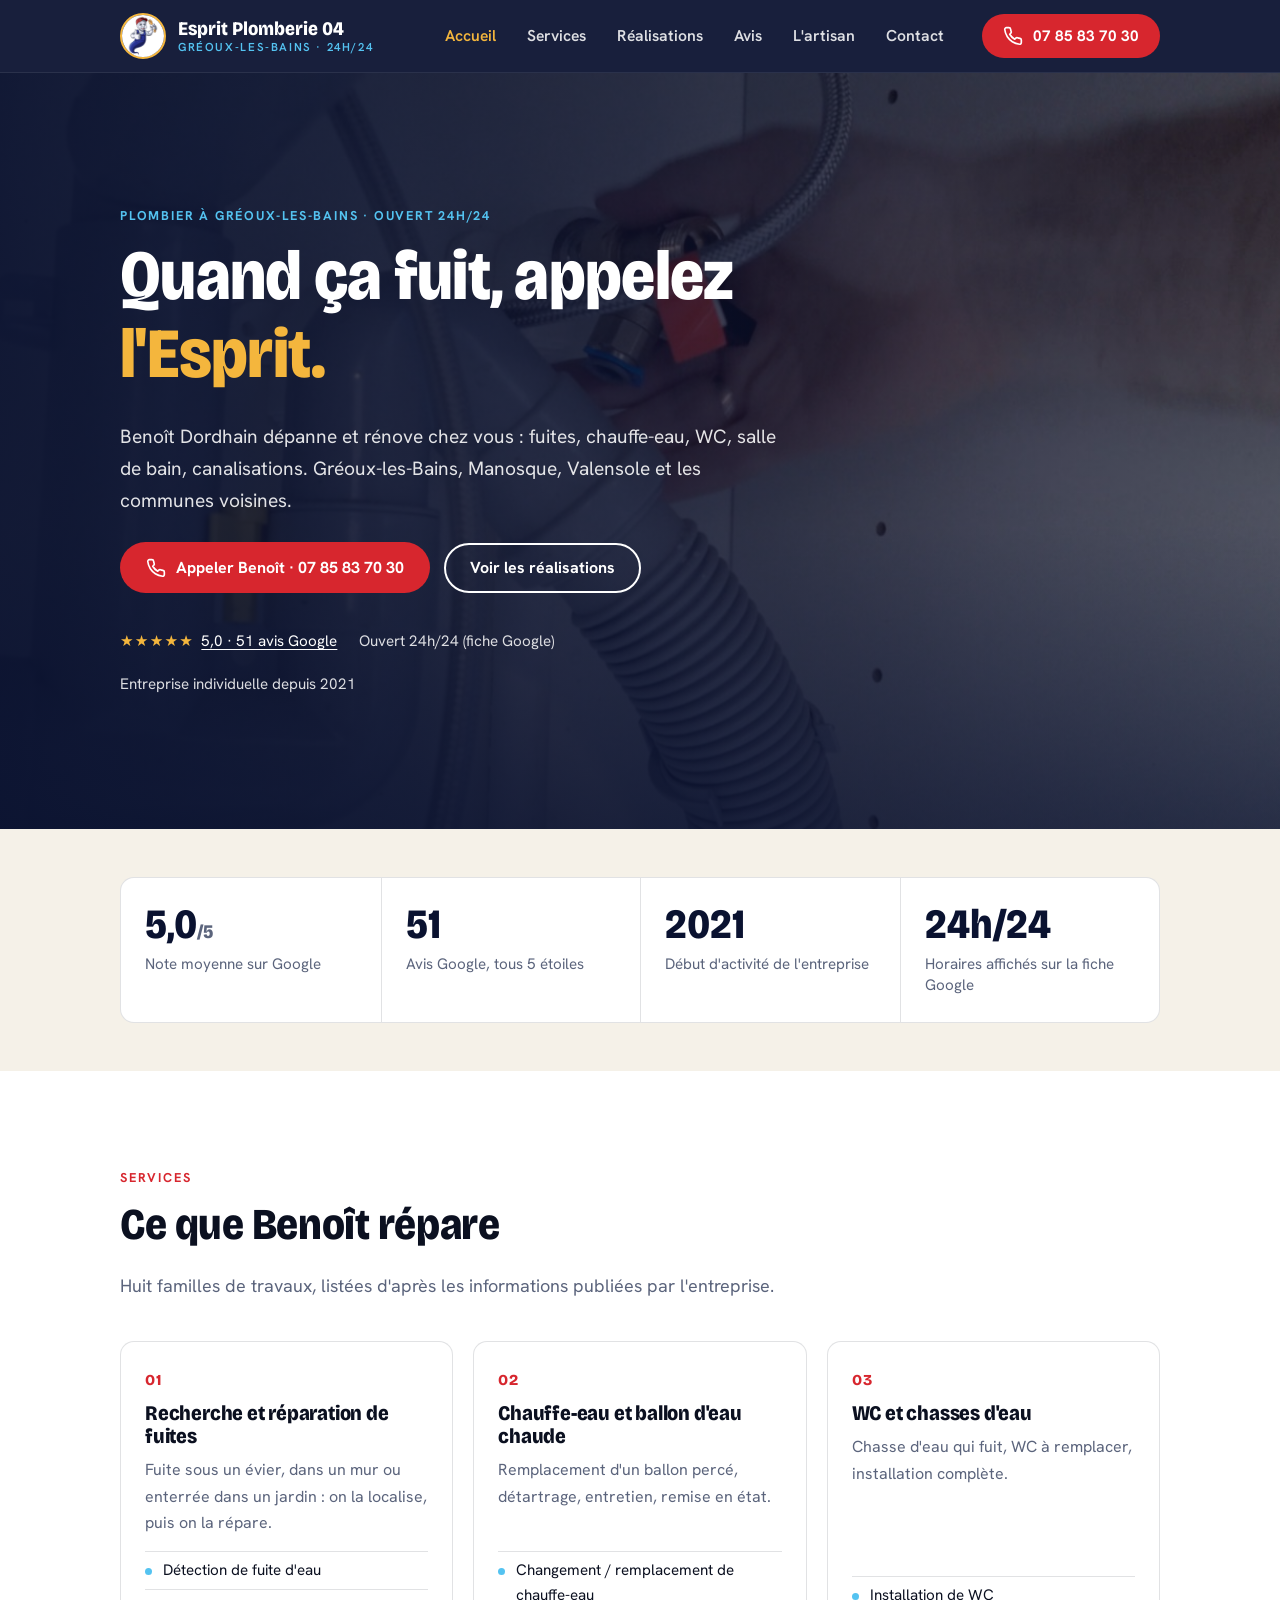
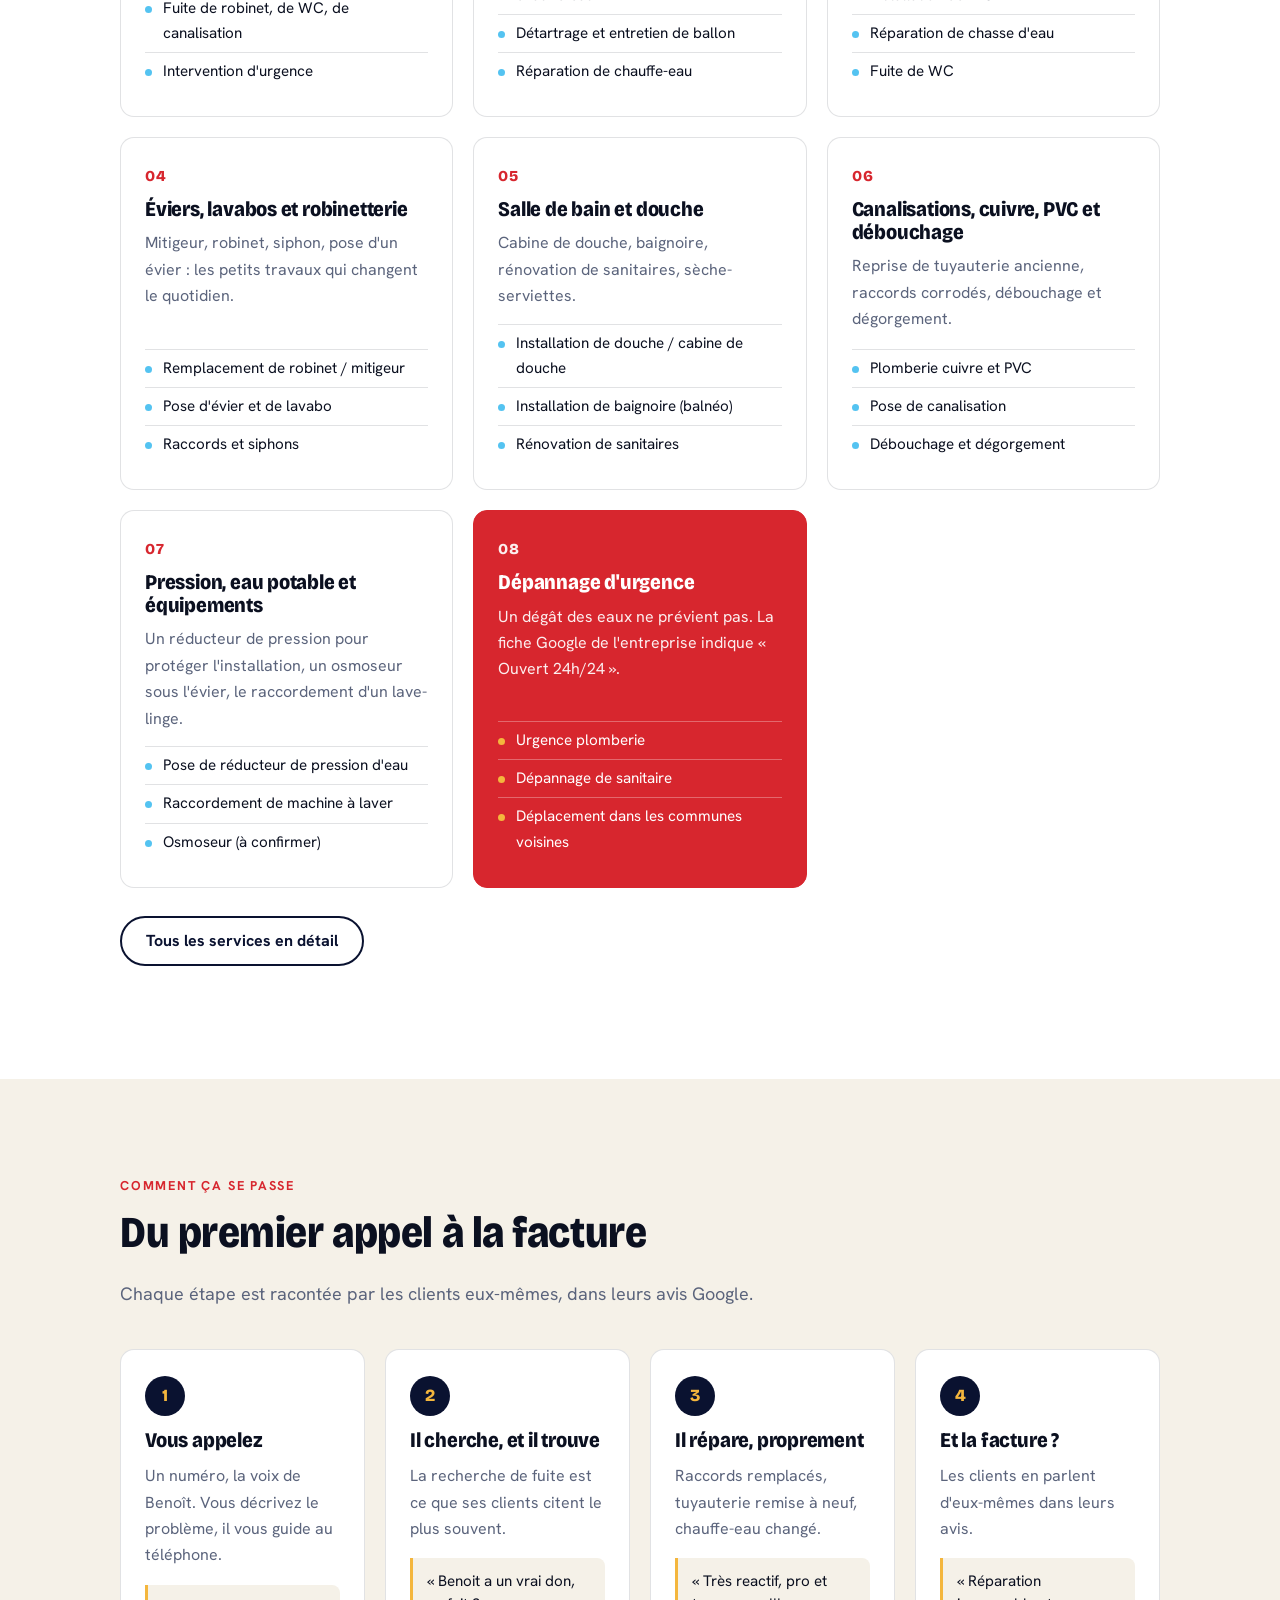
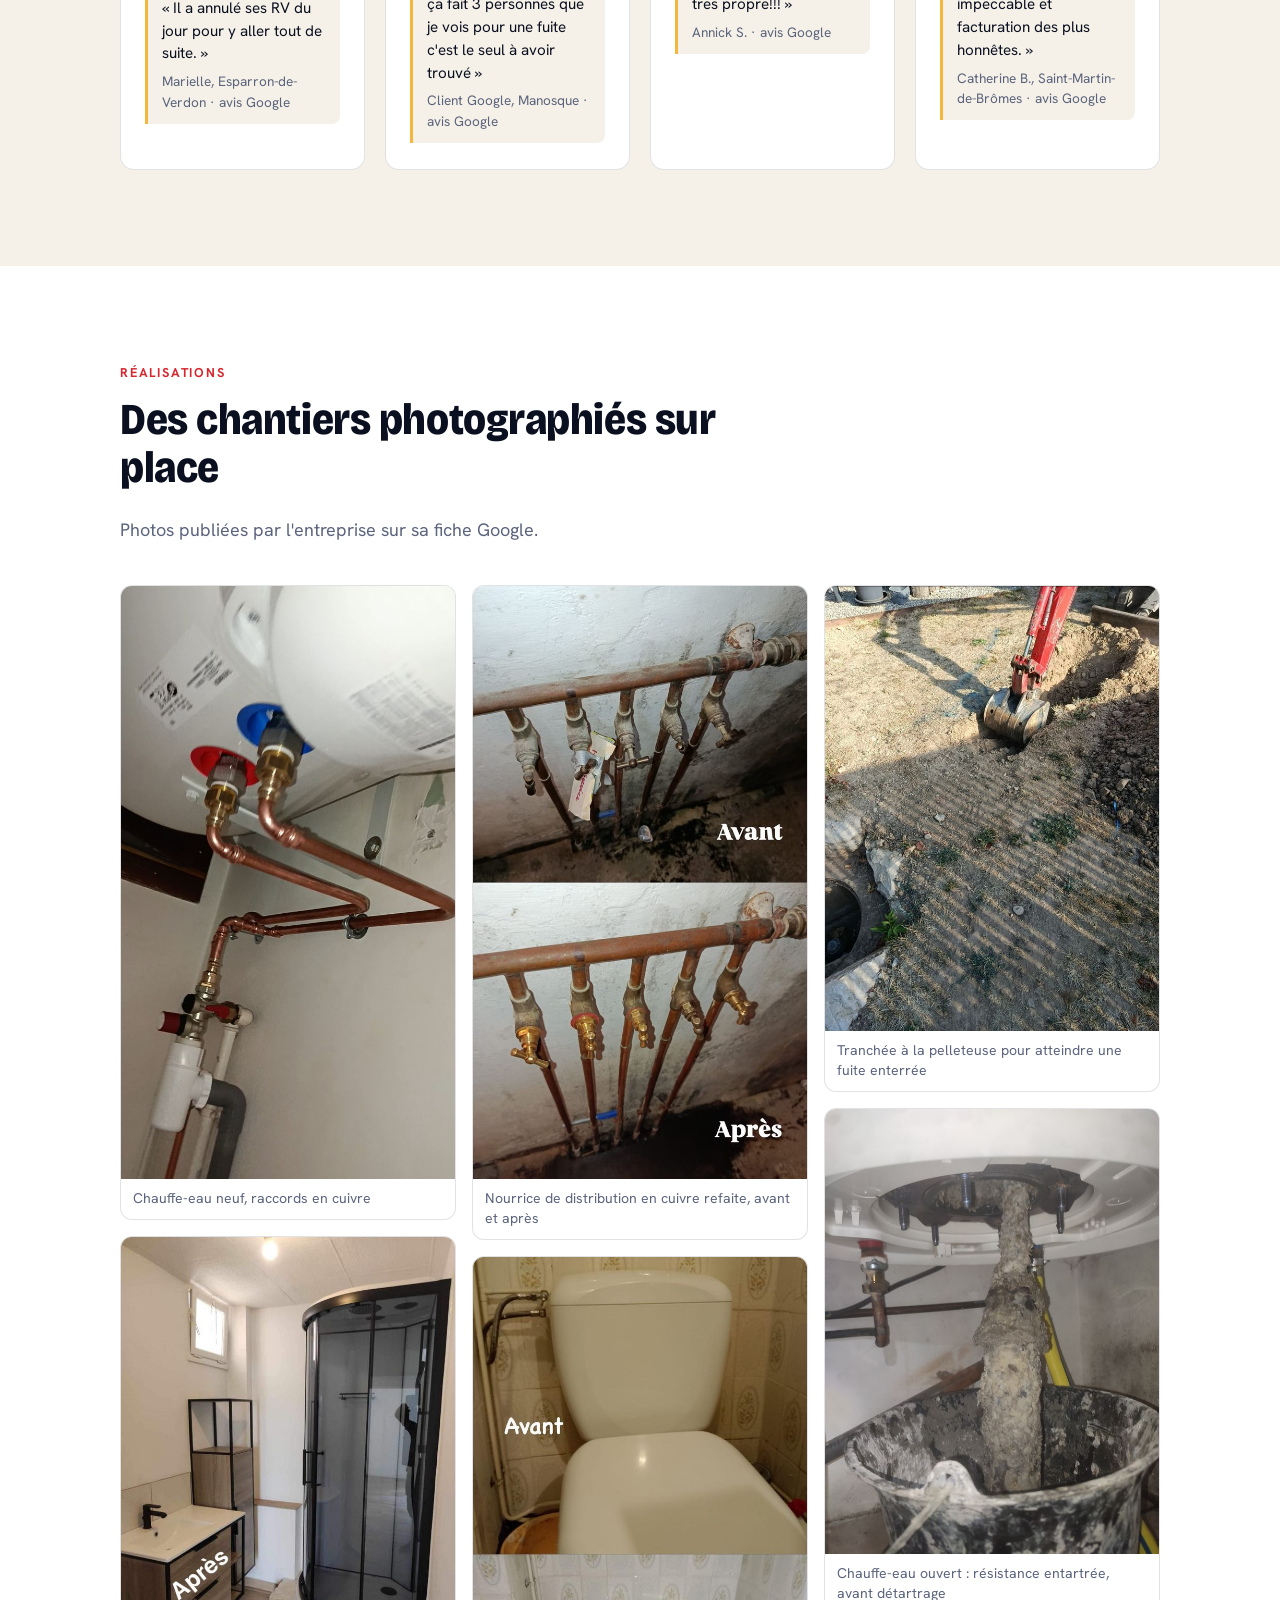
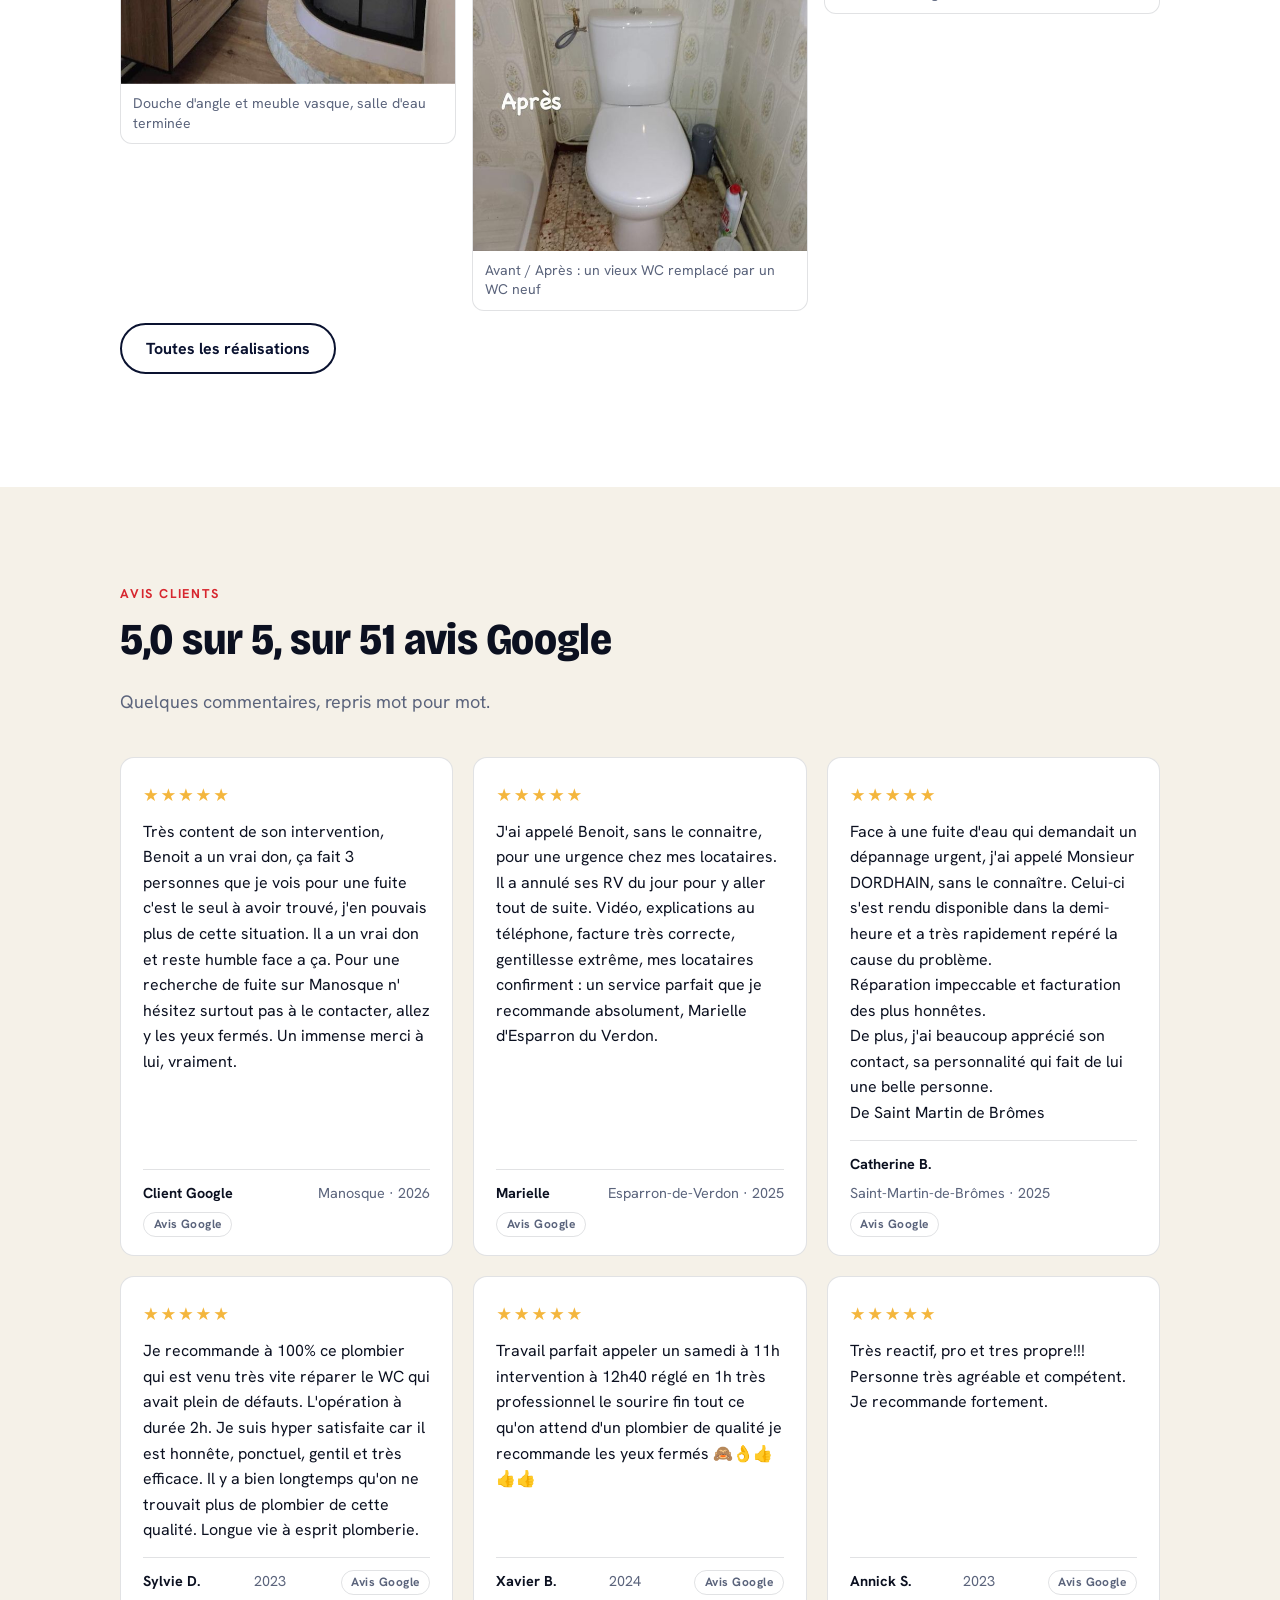
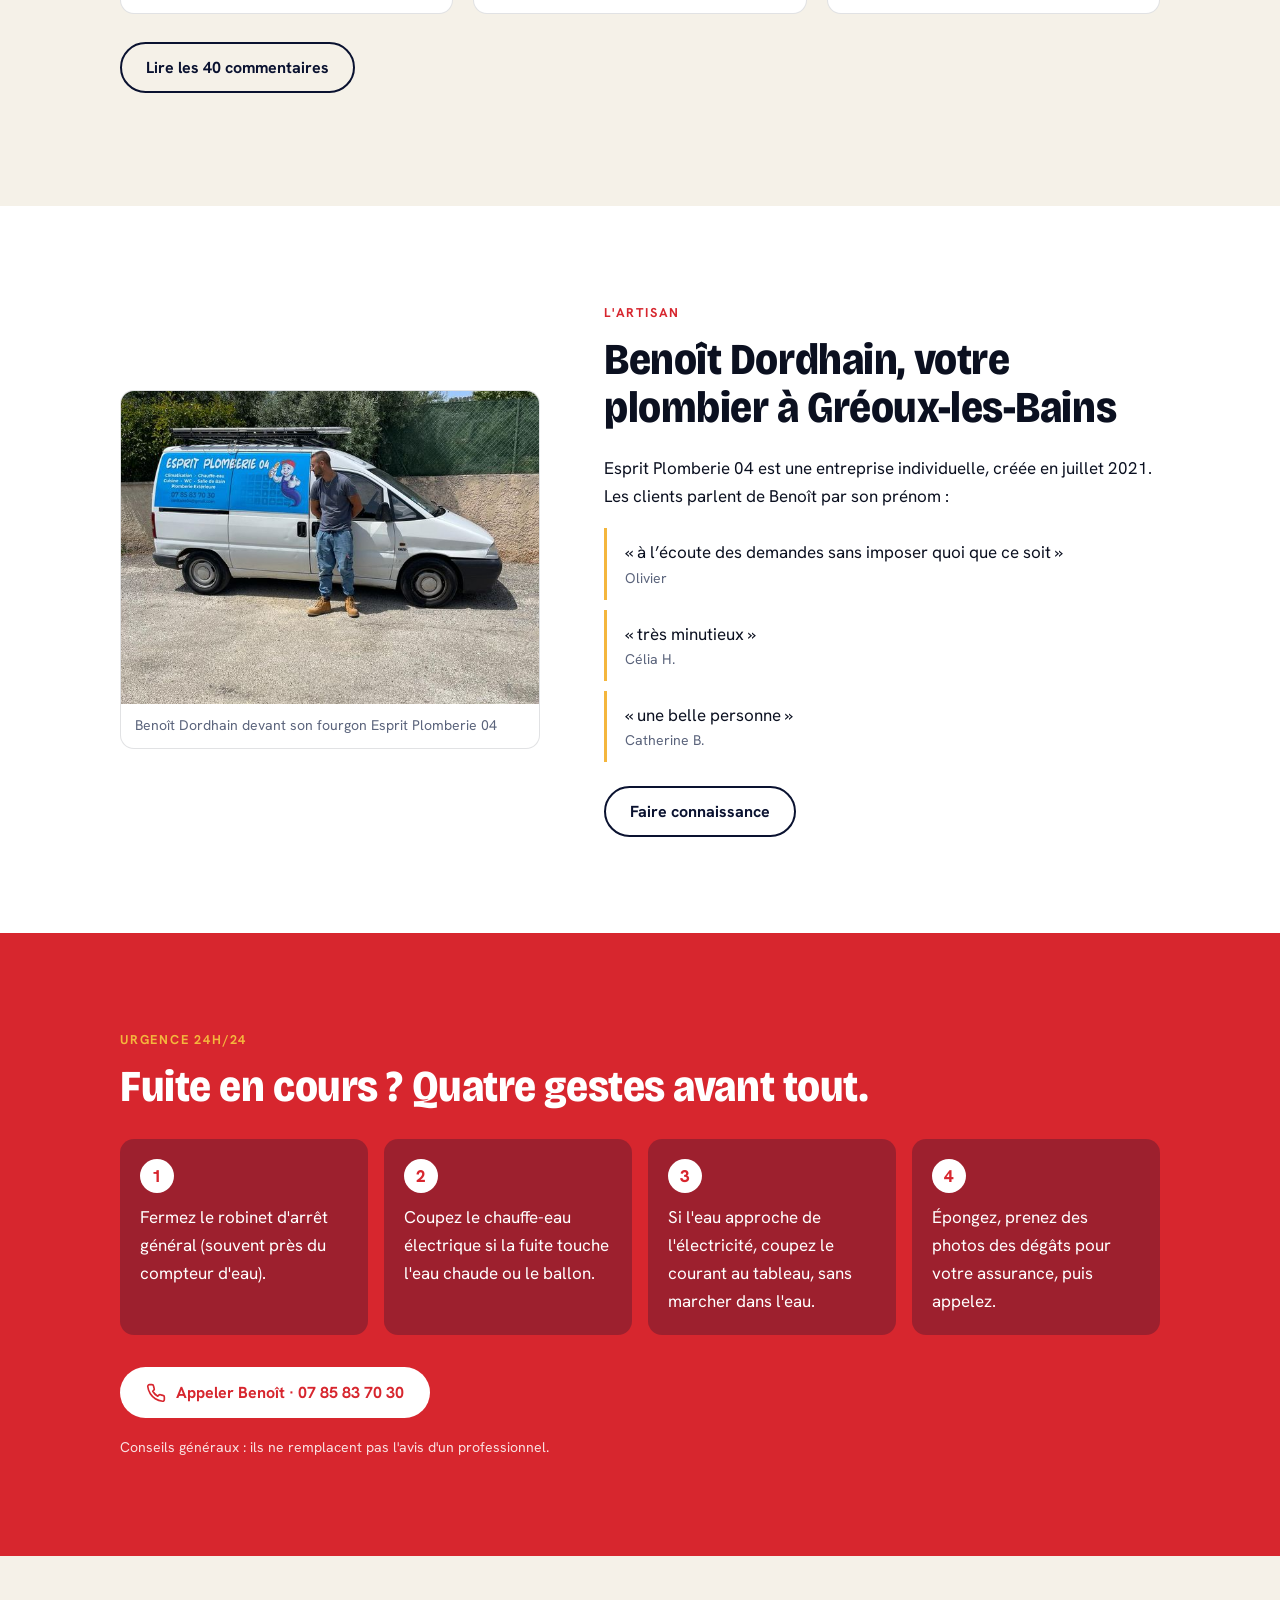
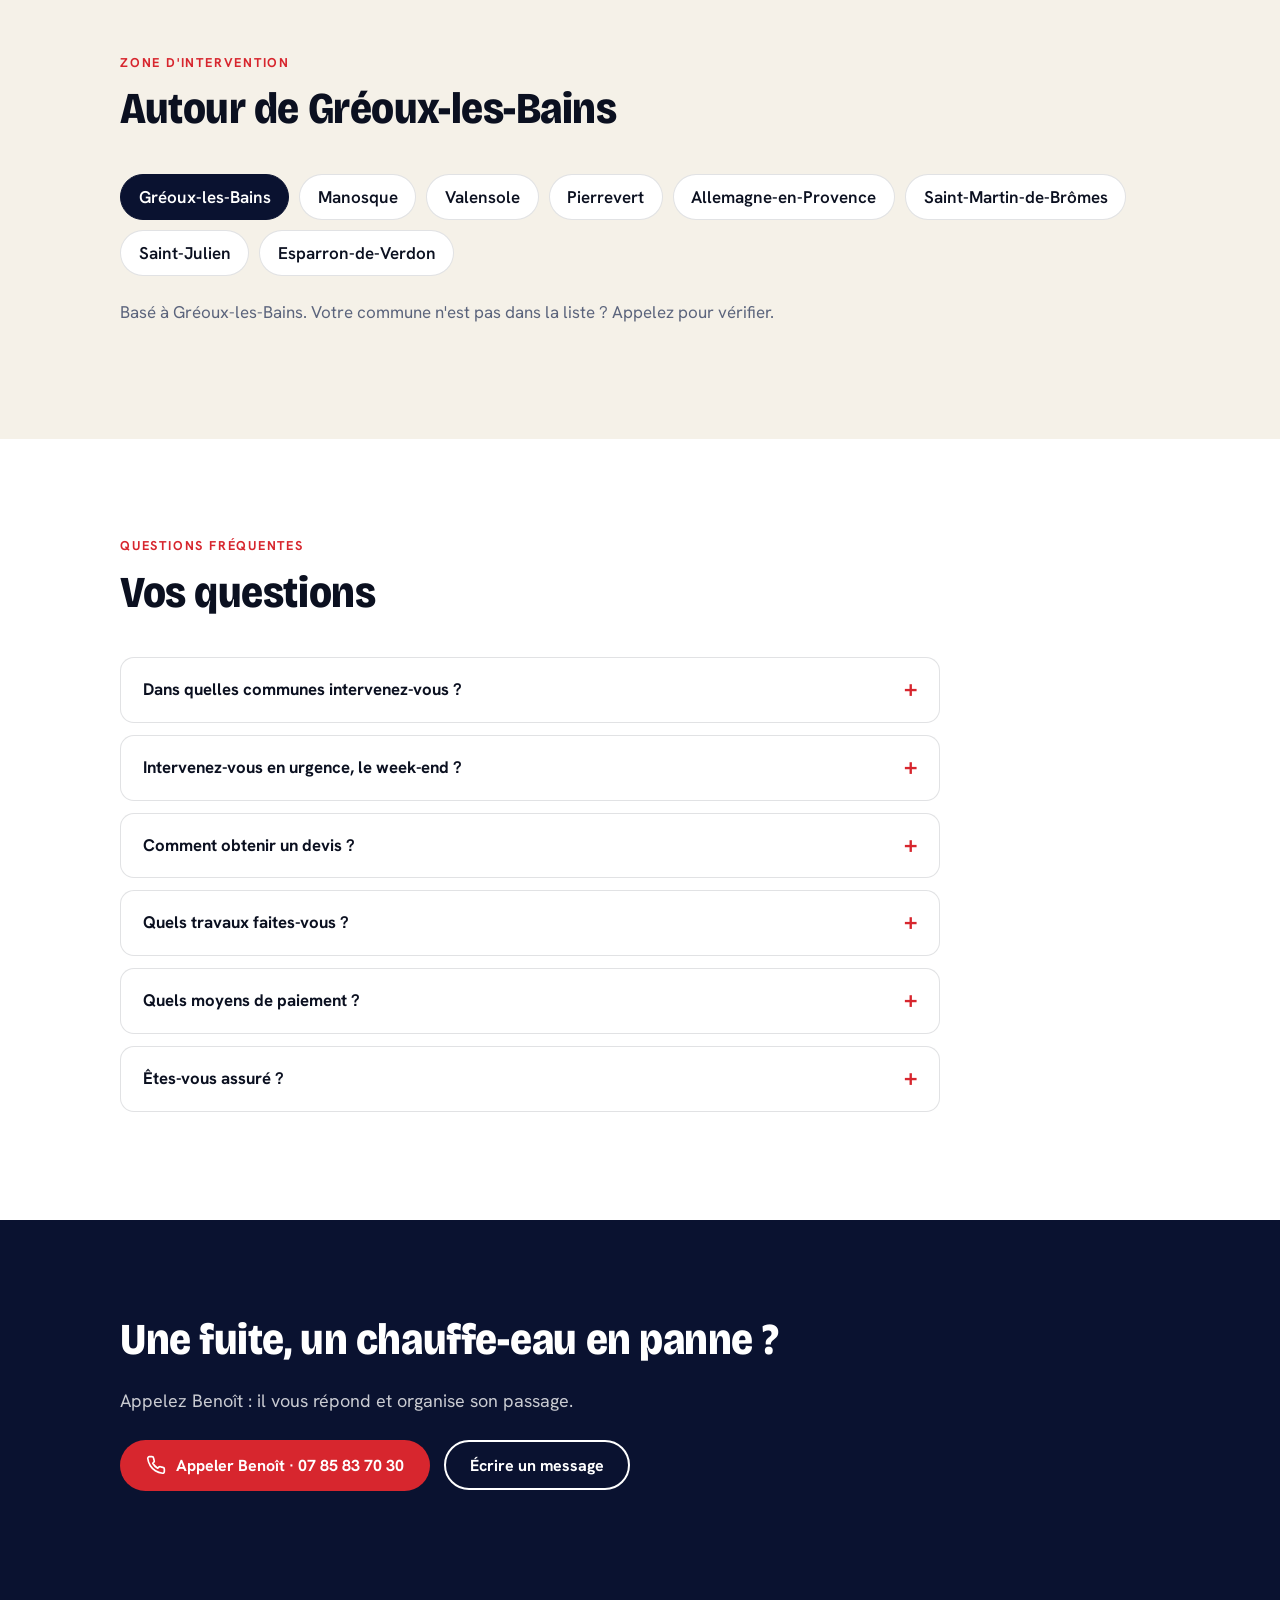
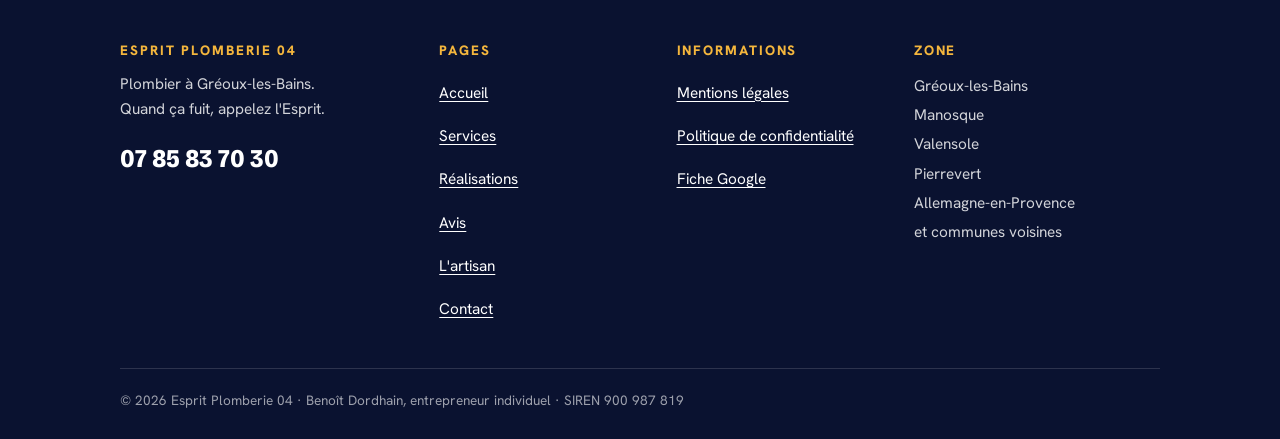
==== index.html @ 4841f6e2 "Add files via upload" ====
<!doctype html>
<html lang="fr"><head><meta charset="utf-8"><meta name="viewport" content="width=device-width, initial-scale=1"><title>Plombier à Gréoux-les-Bains — Esprit Plomberie 04</title><meta name="description" content="Plombier à Gréoux-les-Bains : fuites, chauffe-eau, WC, salle de bain, urgences. 5,0/5 sur 51 avis Google. Appelez Benoît au 07 85 83 70 30."><meta name="theme-color" content="#0A1230"><meta name="robots" content="noindex, nofollow"><meta property="og:title" content="Plombier à Gréoux-les-Bains — Esprit Plomberie 04"><meta property="og:description" content="Plombier à Gréoux-les-Bains : fuites, chauffe-eau, WC, salle de bain, urgences. 5,0/5 sur 51 avis Google. Appelez Benoît au 07 85 83 70 30."><meta property="og:type" content="website"><link rel="icon" href="logo.jpg"><link rel="preconnect" href="https://fonts.googleapis.com"><link rel="preconnect" href="https://fonts.gstatic.com" crossorigin><link rel="stylesheet" href="https://fonts.googleapis.com/css2?family=Bricolage+Grotesque:opsz,wdth,wght@12..96,75..100,200..800&family=Hanken+Grotesk:wght@400;500;700&display=swap"><link rel="stylesheet" href="style.css?v=1"><script type="application/ld+json">{"@context": "https://schema.org", "@type": "Plumber", "name": "Esprit Plomberie 04", "description": "Plombier à Gréoux-les-Bains : recherche de fuite, chauffe-eau, WC, salle de bain, débouchage et dépannage d'urgence.", "telephone": "+33785837030", "founder": {"@type": "Person", "name": "Benoît Dordhain"}, "foundingDate": "2021-07-29", "address": {"@type": "PostalAddress", "addressLocality": "Gréoux-les-Bains", "postalCode": "04800", "addressRegion": "Provence-Alpes-Côte d'Azur", "addressCountry": "FR"}, "openingHoursSpecification": [{"@type": "OpeningHoursSpecification", "dayOfWeek": ["Monday", "Tuesday", "Wednesday", "Thursday", "Friday", "Saturday", "Sunday"], "opens": "00:00", "closes": "23:59"}], "areaServed": [{"@type": "City", "name": "Gréoux-les-Bains"}, {"@type": "City", "name": "Manosque"}, {"@type": "City", "name": "Valensole"}, {"@type": "City", "name": "Pierrevert"}, {"@type": "City", "name": "Allemagne-en-Provence"}, {"@type": "City", "name": "Saint-Martin-de-Brômes"}, {"@type": "City", "name": "Saint-Julien"}, {"@type": "City", "name": "Esparron-de-Verdon"}], "hasMap": "https://www.google.com/maps?cid=15650577157142781987", "sameAs": ["https://www.google.com/maps?cid=15650577157142781987"]}</script><script type="application/ld+json">{"@context": "https://schema.org", "@type": "FAQPage", "mainEntity": [{"@type": "Question", "name": "Dans quelles communes intervenez-vous ?", "acceptedAnswer": {"@type": "Answer", "text": "Gréoux-les-Bains, Manosque, Valensole, Pierrevert, Allemagne-en-Provence, Saint-Martin-de-Brômes, Saint-Julien, Esparron-de-Verdon, et les communes alentours : appelez pour vérifier."}}, {"@type": "Question", "name": "Intervenez-vous en urgence, le week-end ?", "acceptedAnswer": {"@type": "Answer", "text": "La fiche Google d'Esprit Plomberie 04 indique « Ouvert 24h/24 ». Plusieurs clients racontent un dépannage un samedi ou le jour même (avis de Xavier B. et de Marilou M.). En cas d'urgence, appelez le 07 85 83 70 30."}}, {"@type": "Question", "name": "Comment obtenir un devis ?", "acceptedAnswer": {"@type": "Answer", "text": "Appelez, ou remplissez le formulaire en décrivant le problème et votre commune. Le chiffrage dépend de l'intervention."}}, {"@type": "Question", "name": "Quels travaux faites-vous ?", "acceptedAnswer": {"@type": "Answer", "text": "Recherche et réparation de fuites, chauffe-eau et ballons d'eau chaude, WC et chasses d'eau, éviers, lavabos et robinetterie, salle de bain et douche, canalisations et débouchage, réducteur de pression, dépannage d'urgence."}}]}</script></head><body class=""><a class="skip" href="#contenu">Aller au contenu</a><header class="nav"><div class="wrap"><a class="logo" href="index.html"><img src="logo.jpg" width="46" height="46" alt="Mascotte d'Esprit Plomberie 04"><span>Esprit Plomberie 04<small>Gréoux-les-Bains · 24h/24</small></span></a><button class="nav-toggle" type="button" aria-expanded="false" aria-controls="menu">Menu</button><ul class="menu" id="menu"><li><a href="index.html" aria-current="page">Accueil</a></li><li><a href="services.html">Services</a></li><li><a href="realisations.html">Réalisations</a></li><li><a href="avis.html">Avis</a></li><li><a href="artisan.html">L&#x27;artisan</a></li><li><a href="contact.html">Contact</a></li></ul><a class="btn btn-rouge" href="tel:+33785837030"><svg viewBox="0 0 24 24" fill="none" stroke="currentColor" stroke-width="2" stroke-linecap="round" stroke-linejoin="round" aria-hidden="true"><path d="M22 16.92v3a2 2 0 0 1-2.18 2 19.79 19.79 0 0 1-8.63-3.07 19.5 19.5 0 0 1-6-6 19.79 19.79 0 0 1-3.07-8.67A2 2 0 0 1 4.11 2h3a2 2 0 0 1 2 1.72c.13.96.36 1.9.7 2.81a2 2 0 0 1-.45 2.11L8.09 9.91a16 16 0 0 0 6 6l1.27-1.27a2 2 0 0 1 2.11-.45c.91.34 1.85.57 2.81.7A2 2 0 0 1 22 16.92z"/></svg> 07 85 83 70 30</a></div></header><main id="contenu"><section class="hero" style="background-image:url(hero-poster.jpg);background-size:cover;background-position:center"><video autoplay muted loop playsinline preload="metadata" poster="hero-poster.jpg" aria-hidden="true" data-desktop="hero.mp4" data-mobile="hero-mobile.mp4"></video><div class="wrap"><div class="hero-in"><span class="eyebrow">Plombier à Gréoux-les-Bains · Ouvert 24h/24</span><h1>Quand ça fuit, appelez <em>l'Esprit.</em></h1><p class="lead">Benoît Dordhain dépanne et rénove chez vous : fuites, chauffe-eau, WC, salle de bain, canalisations. Gréoux-les-Bains, Manosque, Valensole et les communes voisines.</p><div class="cta-row"><a class="btn btn-rouge" href="tel:+33785837030"><svg viewBox="0 0 24 24" fill="none" stroke="currentColor" stroke-width="2" stroke-linecap="round" stroke-linejoin="round" aria-hidden="true"><path d="M22 16.92v3a2 2 0 0 1-2.18 2 19.79 19.79 0 0 1-8.63-3.07 19.5 19.5 0 0 1-6-6 19.79 19.79 0 0 1-3.07-8.67A2 2 0 0 1 4.11 2h3a2 2 0 0 1 2 1.72c.13.96.36 1.9.7 2.81a2 2 0 0 1-.45 2.11L8.09 9.91a16 16 0 0 0 6 6l1.27-1.27a2 2 0 0 1 2.11-.45c.91.34 1.85.57 2.81.7A2 2 0 0 1 22 16.92z"/></svg> Appeler Benoît · 07 85 83 70 30</a><a class="btn btn-ligne" href="realisations.html">Voir les réalisations</a></div><ul class="trust"><li><span class="stars" aria-hidden="true">★★★★★</span><a href="https://www.google.com/maps?cid=15650577157142781987" target="_blank" rel="noopener noreferrer">5,0 · 51 avis Google</a></li><li>Ouvert 24h/24 (fiche Google)</li><li>Entreprise individuelle depuis 2021</li></ul></div></div></section><section class="section bg-faience" style="padding:48px 0"><div class="wrap"><ul class="chiffres reveal"><li><b>5,0<small>/5</small></b><span>Note moyenne sur Google</span></li><li><b>51</b><span>Avis Google, tous 5 étoiles</span></li><li><b>2021</b><span>Début d'activité de l'entreprise</span></li><li><b>24h/24</b><span>Horaires affichés sur la fiche Google</span></li></ul></div></section><section class="section bg-blanc" id="services"><div class="wrap"><div class="section-head reveal"><span class="eyebrow">Services</span><h2>Ce que Benoît répare</h2><p>Huit familles de travaux, listées d'après les informations publiées par l'entreprise.</p></div><ul class="grid-services"><li class="reveal"><article class="carte"><span class="num">01</span><h3>Recherche et réparation de fuites</h3><p>Fuite sous un évier, dans un mur ou enterrée dans un jardin : on la localise, puis on la répare.</p><ul><li>Détection de fuite d&#x27;eau</li><li>Fuite de robinet, de WC, de canalisation</li><li>Intervention d&#x27;urgence</li></ul></article></li><li class="reveal"><article class="carte"><span class="num">02</span><h3>Chauffe-eau et ballon d&#x27;eau chaude</h3><p>Remplacement d&#x27;un ballon percé, détartrage, entretien, remise en état.</p><ul><li>Changement / remplacement de chauffe-eau</li><li>Détartrage et entretien de ballon</li><li>Réparation de chauffe-eau</li></ul></article></li><li class="reveal"><article class="carte"><span class="num">03</span><h3>WC et chasses d&#x27;eau</h3><p>Chasse d&#x27;eau qui fuit, WC à remplacer, installation complète.</p><ul><li>Installation de WC</li><li>Réparation de chasse d&#x27;eau</li><li>Fuite de WC</li></ul></article></li><li class="reveal"><article class="carte"><span class="num">04</span><h3>Éviers, lavabos et robinetterie</h3><p>Mitigeur, robinet, siphon, pose d&#x27;un évier : les petits travaux qui changent le quotidien.</p><ul><li>Remplacement de robinet / mitigeur</li><li>Pose d&#x27;évier et de lavabo</li><li>Raccords et siphons</li></ul></article></li><li class="reveal"><article class="carte"><span class="num">05</span><h3>Salle de bain et douche</h3><p>Cabine de douche, baignoire, rénovation de sanitaires, sèche-serviettes.</p><ul><li>Installation de douche / cabine de douche</li><li>Installation de baignoire (balnéo)</li><li>Rénovation de sanitaires</li></ul></article></li><li class="reveal"><article class="carte"><span class="num">06</span><h3>Canalisations, cuivre, PVC et débouchage</h3><p>Reprise de tuyauterie ancienne, raccords corrodés, débouchage et dégorgement.</p><ul><li>Plomberie cuivre et PVC</li><li>Pose de canalisation</li><li>Débouchage et dégorgement</li></ul></article></li><li class="reveal"><article class="carte"><span class="num">07</span><h3>Pression, eau potable et équipements</h3><p>Un réducteur de pression pour protéger l&#x27;installation, un osmoseur sous l&#x27;évier, le raccordement d&#x27;un lave-linge.</p><ul><li>Pose de réducteur de pression d&#x27;eau</li><li>Raccordement de machine à laver</li><li>Osmoseur (à confirmer)</li></ul></article></li><li class="reveal"><article class="carte alerte"><span class="num">08</span><h3>Dépannage d&#x27;urgence</h3><p>Un dégât des eaux ne prévient pas. La fiche Google de l&#x27;entreprise indique « Ouvert 24h/24 ».</p><ul><li>Urgence plomberie</li><li>Dépannage de sanitaire</li><li>Déplacement dans les communes voisines</li></ul></article></li></ul><p style="margin-top:28px"><a class="btn btn-ligne-sombre" href="services.html">Tous les services en détail</a></p></div></section><section class="section bg-faience"><div class="wrap"><div class="section-head reveal"><span class="eyebrow">Comment ça se passe</span><h2>Du premier appel à la facture</h2><p>Chaque étape est racontée par les clients eux-mêmes, dans leurs avis Google.</p></div><ol class="etapes"><li class="etape reveal"><h3>Vous appelez</h3><p>Un numéro, la voix de Benoît. Vous décrivez le problème, il vous guide au téléphone.</p><blockquote>« Il a annulé ses RV du jour pour y aller tout de suite. »<cite>Marielle, Esparron-de-Verdon · avis Google</cite></blockquote></li><li class="etape reveal"><h3>Il cherche, et il trouve</h3><p>La recherche de fuite est ce que ses clients citent le plus souvent.</p><blockquote>« Benoit a un vrai don, ça fait 3 personnes que je vois pour une fuite c&#x27;est le seul à avoir trouvé »<cite>Client Google, Manosque · avis Google</cite></blockquote></li><li class="etape reveal"><h3>Il répare, proprement</h3><p>Raccords remplacés, tuyauterie remise à neuf, chauffe-eau changé.</p><blockquote>« Très reactif, pro et tres propre!!! »<cite>Annick S. · avis Google</cite></blockquote></li><li class="etape reveal"><h3>Et la facture ?</h3><p>Les clients en parlent d&#x27;eux-mêmes dans leurs avis.</p><blockquote>« Réparation impeccable et facturation des plus honnêtes. »<cite>Catherine B., Saint-Martin-de-Brômes · avis Google</cite></blockquote></li></ol></div></section><section class="section bg-blanc"><div class="wrap"><div class="section-head reveal"><span class="eyebrow">Réalisations</span><h2>Des chantiers photographiés sur place</h2><p>Photos publiées par l'entreprise sur sa fiche Google.</p></div><div class="galerie"><figure class="photo" data-cat="chauffe-eau"><button class="photo-btn" type="button" data-full="p-26-chauffe-eau-neuf-cuivre.jpg" data-alt="Chauffe-eau neuf, raccords en cuivre" data-cap="Chauffe-eau neuf, raccords en cuivre" aria-label="Agrandir la photo : Chauffe-eau neuf, raccords en cuivre"><img src="t-26-chauffe-eau-neuf-cuivre.jpg" width="640" height="1138" alt="Chauffe-eau neuf, raccords en cuivre" loading="lazy" decoding="async"></button><figcaption>Chauffe-eau neuf, raccords en cuivre</figcaption></figure><figure class="photo" data-cat="salle-de-bain"><button class="photo-btn" type="button" data-full="p-08-douche-angle-meuble-vasque.jpg" data-alt="Douche d&#x27;angle et meuble vasque, salle d&#x27;eau terminée" data-cap="Douche d&#x27;angle et meuble vasque, salle d&#x27;eau terminée" aria-label="Agrandir la photo : Douche d&#x27;angle et meuble vasque, salle d&#x27;eau terminée"><img src="t-08-douche-angle-meuble-vasque.jpg" width="640" height="856" alt="Douche d&#x27;angle et meuble vasque, salle d&#x27;eau terminée" loading="lazy" decoding="async"></button><figcaption>Douche d&#x27;angle et meuble vasque, salle d&#x27;eau terminée</figcaption></figure><figure class="photo" data-cat="canalisations"><button class="photo-btn" type="button" data-full="p-22-nourrice-cuivre-avant-apres.jpg" data-alt="Nourrice de distribution en cuivre refaite, avant et après" data-cap="Nourrice de distribution en cuivre refaite, avant et après" aria-label="Agrandir la photo : Nourrice de distribution en cuivre refaite, avant et après"><img src="t-22-nourrice-cuivre-avant-apres.jpg" width="640" height="1138" alt="Nourrice de distribution en cuivre refaite, avant et après" loading="lazy" decoding="async"></button><figcaption>Nourrice de distribution en cuivre refaite, avant et après</figcaption></figure><figure class="photo" data-cat="wc"><button class="photo-btn" type="button" data-full="p-00-wc-avant-apres.jpg" data-alt="Avant / Après : un vieux WC remplacé par un WC neuf" data-cap="Avant / Après : un vieux WC remplacé par un WC neuf" aria-label="Agrandir la photo : Avant / Après : un vieux WC remplacé par un WC neuf"><img src="t-00-wc-avant-apres.jpg" width="640" height="1138" alt="Avant / Après : un vieux WC remplacé par un WC neuf" loading="lazy" decoding="async"></button><figcaption>Avant / Après : un vieux WC remplacé par un WC neuf</figcaption></figure><figure class="photo" data-cat="fuites"><button class="photo-btn" type="button" data-full="p-11-pelleteuse-fuite-enterree.jpg" data-alt="Tranchée à la pelleteuse pour atteindre une fuite enterrée" data-cap="Tranchée à la pelleteuse pour atteindre une fuite enterrée" aria-label="Agrandir la photo : Tranchée à la pelleteuse pour atteindre une fuite enterrée"><img src="t-11-pelleteuse-fuite-enterree.jpg" width="640" height="854" alt="Tranchée à la pelleteuse pour atteindre une fuite enterrée" loading="lazy" decoding="async"></button><figcaption>Tranchée à la pelleteuse pour atteindre une fuite enterrée</figcaption></figure><figure class="photo" data-cat="chauffe-eau"><button class="photo-btn" type="button" data-full="p-19-chauffe-eau-detartrage.jpg" data-alt="Chauffe-eau ouvert : résistance entartrée, avant détartrage" data-cap="Chauffe-eau ouvert : résistance entartrée, avant détartrage" aria-label="Agrandir la photo : Chauffe-eau ouvert : résistance entartrée, avant détartrage"><img src="t-19-chauffe-eau-detartrage.jpg" width="640" height="853" alt="Chauffe-eau ouvert : résistance entartrée, avant détartrage" loading="lazy" decoding="async"></button><figcaption>Chauffe-eau ouvert : résistance entartrée, avant détartrage</figcaption></figure></div><p style="margin-top:12px"><a class="btn btn-ligne-sombre" href="realisations.html">Toutes les réalisations</a></p></div></section><section class="section bg-faience"><div class="wrap"><div class="section-head reveal"><span class="eyebrow">Avis clients</span><h2>5,0 sur 5, sur 51 avis Google</h2><p>Quelques commentaires, repris mot pour mot.</p></div><ul class="avis-grid"><li class="reveal"><article class="avis"><span class="stars" role="img" aria-label="5 étoiles sur 5">★★★★★</span><p>Très content de son intervention, Benoit a un vrai don, ça fait 3 personnes que je vois pour une fuite c&#x27;est le seul à avoir trouvé, j&#x27;en pouvais plus de cette situation. Il a un vrai don et reste humble face a ça. Pour une recherche de fuite sur Manosque n&#x27; hésitez surtout pas à le contacter, allez y les yeux fermés. Un immense merci à lui, vraiment.</p><footer><b>Client Google</b><span>Manosque · 2026</span><span class="badge-google">Avis Google</span></footer></article></li><li class="reveal"><article class="avis"><span class="stars" role="img" aria-label="5 étoiles sur 5">★★★★★</span><p>J&#x27;ai appelé Benoit, sans le connaitre, pour une urgence chez mes locataires. Il a annulé ses RV du jour pour y aller tout de suite. Vidéo, explications au téléphone, facture très correcte, gentillesse extrême, mes locataires confirment : un service parfait que je recommande absolument, Marielle d&#x27;Esparron du Verdon.</p><footer><b>Marielle</b><span>Esparron-de-Verdon · 2025</span><span class="badge-google">Avis Google</span></footer></article></li><li class="reveal"><article class="avis"><span class="stars" role="img" aria-label="5 étoiles sur 5">★★★★★</span><p>Face à une fuite d&#x27;eau qui demandait un dépannage urgent, j&#x27;ai appelé Monsieur DORDHAIN, sans le connaître. Celui-ci s&#x27;est rendu disponible dans la demi-heure et a très rapidement repéré la cause du problème.
Réparation impeccable et facturation des plus honnêtes.
De plus, j&#x27;ai beaucoup apprécié son contact, sa personnalité qui fait de lui une belle personne.
De Saint Martin de Brômes</p><footer><b>Catherine B.</b><span>Saint-Martin-de-Brômes · 2025</span><span class="badge-google">Avis Google</span></footer></article></li><li class="reveal"><article class="avis"><span class="stars" role="img" aria-label="5 étoiles sur 5">★★★★★</span><p>Je recommande à 100% ce plombier qui est venu très vite réparer le WC qui avait plein de défauts. L&#x27;opération à durée 2h. Je suis hyper satisfaite car il est honnête, ponctuel, gentil et très efficace. Il y a bien longtemps qu&#x27;on ne trouvait plus de plombier de cette qualité. Longue vie à esprit plomberie.</p><footer><b>Sylvie D.</b><span>2023</span><span class="badge-google">Avis Google</span></footer></article></li><li class="reveal"><article class="avis"><span class="stars" role="img" aria-label="5 étoiles sur 5">★★★★★</span><p>Travail parfait appeler un samedi à 11h intervention à 12h40 réglé en 1h très professionnel le sourire fin tout ce qu&#x27;on attend d&#x27;un plombier de qualité je recommande les yeux fermés 🙈👌👍👍👍</p><footer><b>Xavier B.</b><span>2024</span><span class="badge-google">Avis Google</span></footer></article></li><li class="reveal"><article class="avis"><span class="stars" role="img" aria-label="5 étoiles sur 5">★★★★★</span><p>Très reactif, pro et tres propre!!! Personne très agréable et compétent. Je recommande fortement.</p><footer><b>Annick S.</b><span>2023</span><span class="badge-google">Avis Google</span></footer></article></li></ul><p style="margin-top:28px"><a class="btn btn-ligne-sombre" href="avis.html">Lire les 40 commentaires</a></p></div></section><section class="section bg-blanc"><div class="wrap"><div class="duo"><figure class="portrait reveal" style="margin:0"><img src="t-14-benoit-devant-fourgon.jpg" width="640" height="480" alt="Benoît Dordhain devant son fourgon Esprit Plomberie 04" loading="lazy"><figcaption>Benoît Dordhain devant son fourgon Esprit Plomberie 04</figcaption></figure><div class="reveal"><span class="eyebrow">L'artisan</span><h2>Benoît Dordhain, votre plombier à Gréoux-les-Bains</h2><p>Esprit Plomberie 04 est une entreprise individuelle, créée en juillet 2021. Les clients parlent de Benoît par son prénom :</p><ul class="citations"><li>« à l’écoute des demandes sans imposer quoi que ce soit »<cite>Olivier</cite></li><li>« très minutieux »<cite>Célia H.</cite></li><li>« une belle personne »<cite>Catherine B.</cite></li></ul><a class="btn btn-ligne-sombre" href="artisan.html">Faire connaissance</a></div></div></div></section><section class="section urgence"><div class="wrap reveal"><span class="eyebrow">Urgence 24h/24</span><h2>Fuite en cours ? Quatre gestes avant tout.</h2><ol class="gestes"><li>Fermez le robinet d&#x27;arrêt général (souvent près du compteur d&#x27;eau).</li><li>Coupez le chauffe-eau électrique si la fuite touche l&#x27;eau chaude ou le ballon.</li><li>Si l&#x27;eau approche de l&#x27;électricité, coupez le courant au tableau, sans marcher dans l&#x27;eau.</li><li>Épongez, prenez des photos des dégâts pour votre assurance, puis appelez.</li></ol><a class="btn btn-blanc" href="tel:+33785837030"><svg viewBox="0 0 24 24" fill="none" stroke="currentColor" stroke-width="2" stroke-linecap="round" stroke-linejoin="round" aria-hidden="true"><path d="M22 16.92v3a2 2 0 0 1-2.18 2 19.79 19.79 0 0 1-8.63-3.07 19.5 19.5 0 0 1-6-6 19.79 19.79 0 0 1-3.07-8.67A2 2 0 0 1 4.11 2h3a2 2 0 0 1 2 1.72c.13.96.36 1.9.7 2.81a2 2 0 0 1-.45 2.11L8.09 9.91a16 16 0 0 0 6 6l1.27-1.27a2 2 0 0 1 2.11-.45c.91.34 1.85.57 2.81.7A2 2 0 0 1 22 16.92z"/></svg> Appeler Benoît · 07 85 83 70 30</a><small>Conseils généraux : ils ne remplacent pas l'avis d'un professionnel.</small></div></section><section class="section bg-faience"><div class="wrap"><div class="section-head reveal"><span class="eyebrow">Zone d&#x27;intervention</span><h2>Autour de Gréoux-les-Bains</h2></div><ul class="chips reveal"><li class="base">Gréoux-les-Bains</li><li>Manosque</li><li>Valensole</li><li>Pierrevert</li><li>Allemagne-en-Provence</li><li>Saint-Martin-de-Brômes</li><li>Saint-Julien</li><li>Esparron-de-Verdon</li></ul><p class="reveal" style="color:var(--brume)">Basé à Gréoux-les-Bains. Votre commune n'est pas dans la liste ? Appelez pour vérifier.</p></div></section><section class="section bg-blanc"><div class="wrap"><div class="section-head reveal"><span class="eyebrow">Questions fréquentes</span><h2>Vos questions</h2></div><div class="faq reveal"><details><summary>Dans quelles communes intervenez-vous ?</summary><div class="rep"><p>Gréoux-les-Bains, Manosque, Valensole, Pierrevert, Allemagne-en-Provence, Saint-Martin-de-Brômes, Saint-Julien, Esparron-de-Verdon, et les communes alentours : appelez pour vérifier.</p></div></details><details><summary>Intervenez-vous en urgence, le week-end ?</summary><div class="rep"><p>La fiche Google d&#x27;Esprit Plomberie 04 indique « Ouvert 24h/24 ». Plusieurs clients racontent un dépannage un samedi ou le jour même (avis de Xavier B. et de Marilou M.). En cas d&#x27;urgence, appelez le 07 85 83 70 30.</p></div></details><details><summary>Comment obtenir un devis ?</summary><div class="rep"><p>Appelez, ou remplissez le formulaire en décrivant le problème et votre commune. Le chiffrage dépend de l&#x27;intervention.</p></div></details><details><summary>Quels travaux faites-vous ?</summary><div class="rep"><p>Recherche et réparation de fuites, chauffe-eau et ballons d&#x27;eau chaude, WC et chasses d&#x27;eau, éviers, lavabos et robinetterie, salle de bain et douche, canalisations et débouchage, réducteur de pression, dépannage d&#x27;urgence.</p></div></details><details><summary>Quels moyens de paiement ?</summary><div class="rep"><p><span class="todo">[moyens de paiement : carte bancaire, virement ? à confirmer]</span> L&#x27;annuaire 118712 indique : espèces et chèque.</p></div></details><details><summary>Êtes-vous assuré ?</summary><div class="rep"><p>Les annuaires présentent Esprit Plomberie 04 comme un plombier avec assurance décennale. Les coordonnées de l&#x27;assureur figurent dans les mentions légales. <span class="todo">[à compléter]</span></p></div></details></div></div></section><section class="section bg-nuit"><div class="wrap reveal"><div class="section-head" style="margin-bottom:24px"><h2>Une fuite, un chauffe-eau en panne ?</h2><p>Appelez Benoît : il vous répond et organise son passage.</p></div><div class="cta-row"><a class="btn btn-rouge" href="tel:+33785837030"><svg viewBox="0 0 24 24" fill="none" stroke="currentColor" stroke-width="2" stroke-linecap="round" stroke-linejoin="round" aria-hidden="true"><path d="M22 16.92v3a2 2 0 0 1-2.18 2 19.79 19.79 0 0 1-8.63-3.07 19.5 19.5 0 0 1-6-6 19.79 19.79 0 0 1-3.07-8.67A2 2 0 0 1 4.11 2h3a2 2 0 0 1 2 1.72c.13.96.36 1.9.7 2.81a2 2 0 0 1-.45 2.11L8.09 9.91a16 16 0 0 0 6 6l1.27-1.27a2 2 0 0 1 2.11-.45c.91.34 1.85.57 2.81.7A2 2 0 0 1 22 16.92z"/></svg> Appeler Benoît · 07 85 83 70 30</a><a class="btn btn-ligne" href="contact.html">Écrire un message</a></div></div></section></main><footer class="pied"><div class="wrap"><div class="pied-grille"><div><h3>Esprit Plomberie 04</h3><p>Plombier à Gréoux-les-Bains.<br>Quand ça fuit, appelez l'Esprit.</p><a class="tel" href="tel:+33785837030">07 85 83 70 30</a></div><div><h3>Pages</h3><ul><li><a href="index.html">Accueil</a></li><li><a href="services.html">Services</a></li><li><a href="realisations.html">Réalisations</a></li><li><a href="avis.html">Avis</a></li><li><a href="artisan.html">L&#x27;artisan</a></li><li><a href="contact.html">Contact</a></li></ul></div><div><h3>Informations</h3><ul><li><a href="mentions-legales.html">Mentions légales</a></li><li><a href="confidentialite.html">Politique de confidentialité</a></li><li><a href="https://www.google.com/maps?cid=15650577157142781987" target="_blank" rel="noopener noreferrer">Fiche Google</a></li></ul></div><div><h3>Zone</h3><ul><li>Gréoux-les-Bains</li><li>Manosque</li><li>Valensole</li><li>Pierrevert</li><li>Allemagne-en-Provence</li><li>et communes voisines</li></ul></div></div><div class="pied-bas">© 2026 Esprit Plomberie 04 · Benoît Dordhain, entrepreneur individuel · SIREN 900 987 819</div></div></footer><dialog class="lb" id="lb" aria-label="Photo agrandie"><div class="lb-in"><figure style="margin:0;text-align:center"><img alt=""><figcaption></figcaption></figure><button class="lb-prev" type="button" aria-label="Photo précédente">&#8249;</button><button class="lb-next" type="button" aria-label="Photo suivante">&#8250;</button><button class="lb-close" type="button" aria-label="Fermer">&#10005;</button></div></dialog><a class="btn btn-rouge appel-flottant" href="tel:+33785837030"><svg viewBox="0 0 24 24" fill="none" stroke="currentColor" stroke-width="2" stroke-linecap="round" stroke-linejoin="round" aria-hidden="true"><path d="M22 16.92v3a2 2 0 0 1-2.18 2 19.79 19.79 0 0 1-8.63-3.07 19.5 19.5 0 0 1-6-6 19.79 19.79 0 0 1-3.07-8.67A2 2 0 0 1 4.11 2h3a2 2 0 0 1 2 1.72c.13.96.36 1.9.7 2.81a2 2 0 0 1-.45 2.11L8.09 9.91a16 16 0 0 0 6 6l1.27-1.27a2 2 0 0 1 2.11-.45c.91.34 1.85.57 2.81.7A2 2 0 0 1 22 16.92z"/></svg> Appeler</a><script src="main.js?v=1" defer></script></body></html>
---- style.css ----
/* Esprit Plomberie 04 — feuille de style (sobre, lisible, photos entières) */
:root {
  --nuit: #0A1230;
  --nuit2: #101A40;
  --bleu: #2A3BA3;
  --rouge: #D7262E;
  --rouge-fonce: #B51D25;
  --laiton: #F4B63D;
  --goutte: #54C3F1;
  --faience: #F5F1E8;
  --blanc: #FFFFFF;
  --encre: #0B1020;
  --brume: #5B647C;
  --ligne: rgba(11, 16, 32, .12);
  --r: 14px;
  --max: 1120px;
  --gut: clamp(20px, 4vw, 40px);
  --f-titre: "Bricolage Grotesque", "Arial Narrow", system-ui, sans-serif;
  --f-texte: "Hanken Grotesk", system-ui, -apple-system, "Segoe UI", Roboto, sans-serif;
}

*, *::before, *::after { box-sizing: border-box; }
html { scroll-behavior: smooth; -webkit-text-size-adjust: 100%; }
body {
  margin: 0;
  font-family: var(--f-texte);
  font-size: 1.0625rem;
  line-height: 1.65;
  color: var(--encre);
  background: var(--blanc);
  overflow-x: hidden;
}
img, video { max-width: 100%; display: block; }
a { color: var(--bleu); }
a:hover { color: var(--rouge); }
:focus-visible { outline: 3px solid var(--laiton); outline-offset: 3px; border-radius: 4px; }
h1, h2, h3 { font-family: var(--f-titre); font-weight: 800; font-stretch: 88%; line-height: 1.1; margin: 0 0 .5em; letter-spacing: -.01em; }
h1 { font-size: clamp(2.4rem, 6.2vw, 4.4rem); }
h2 { font-size: clamp(1.8rem, 4.2vw, 2.75rem); }
h3 { font-size: 1.3rem; }
p { margin: 0 0 1em; }
ul, ol { margin: 0; padding: 0; }

.skip { position: absolute; left: -999px; top: 0; background: var(--laiton); color: var(--nuit); padding: .6rem 1rem; z-index: 100; font-weight: 700; }
.skip:focus { left: 8px; top: 8px; }

.wrap { width: 100%; max-width: var(--max); margin: 0 auto; padding: 0 var(--gut); }
.section { padding: clamp(56px, 8vw, 96px) 0; }
.bg-faience { background: var(--faience); }
.bg-blanc { background: var(--blanc); }
.bg-nuit { background: var(--nuit); color: #fff; }
.bg-nuit a { color: var(--goutte); }
.bg-nuit a.btn-rouge, .bg-nuit a.btn-rouge:hover, .bg-nuit a.btn-ligne { color: #fff; }
.section-head { max-width: 700px; margin-bottom: 40px; }
.section-head p { color: var(--brume); font-size: 1.125rem; margin: 0; }
.bg-nuit .section-head p { color: rgba(255, 255, 255, .78); }
.eyebrow { display: block; font-size: .8rem; font-weight: 700; letter-spacing: .14em; text-transform: uppercase; color: var(--rouge); margin-bottom: .8rem; }
.bg-nuit .eyebrow { color: var(--laiton); }
.lead { font-size: 1.2rem; color: var(--brume); max-width: 62ch; }
.todo { border-bottom: 1px dotted var(--laiton); font-style: italic; background: rgba(244, 182, 61, .18); padding: 0 .2em; border-radius: 3px; }

/* ----- boutons ----- */
.btn { display: inline-flex; align-items: center; gap: .6rem; padding: .85rem 1.5rem; border-radius: 999px; font-weight: 700; font-size: 1rem; text-decoration: none; border: 2px solid transparent; cursor: pointer; transition: background-color .2s, color .2s, transform .2s, border-color .2s; font-family: inherit; line-height: 1.2; }
.btn svg { width: 20px; height: 20px; flex: none; }
.btn-rouge { background: var(--rouge); color: #fff; }
.btn-rouge:hover { background: var(--rouge-fonce); color: #fff; transform: translateY(-1px); }
.btn-blanc { background: #fff; color: var(--rouge); }
.btn-blanc:hover { background: var(--faience); color: var(--rouge-fonce); }
.btn-ligne { border-color: currentColor; color: inherit; background: transparent; }
.btn-ligne:hover { background: rgba(255, 255, 255, .12); color: inherit; }
.btn-ligne-sombre { border-color: var(--nuit); color: var(--nuit); }
.btn-ligne-sombre:hover { background: var(--nuit); color: #fff; }

/* ----- navigation ----- */
.nav { position: sticky; top: 0; z-index: 50; background: rgba(10, 18, 48, .94); backdrop-filter: blur(8px); border-bottom: 1px solid rgba(255, 255, 255, .08); }
.nav .wrap { display: flex; align-items: center; gap: 24px; min-height: 72px; }
.logo { white-space: nowrap; display: flex; align-items: center; gap: 12px; color: #fff; text-decoration: none; font-family: var(--f-titre); font-weight: 800; font-stretch: 88%; font-size: 1.2rem; line-height: 1.1; }
.logo:hover { color: #fff; }
.logo img { width: 46px; height: 46px; border-radius: 50%; background: #fff; object-fit: cover; border: 2px solid var(--laiton); }
.logo small { display: block; font-family: var(--f-texte); font-weight: 600; font-stretch: 100%; font-size: .72rem; letter-spacing: .14em; text-transform: uppercase; color: var(--goutte); margin-top: 2px; }
.menu { display: flex; align-items: center; gap: 4px; margin-left: auto; list-style: none; }
.menu a { display: block; padding: .5rem .85rem; color: rgba(255, 255, 255, .86); text-decoration: none; font-weight: 600; font-size: .98rem; border-radius: 8px; }
.menu a:hover { color: #fff; background: rgba(255, 255, 255, .08); }
.menu a[aria-current="page"] { color: var(--laiton); }
.nav .btn { padding: .65rem 1.2rem; font-size: .95rem; white-space: nowrap; }
.nav-toggle { display: none; margin-left: auto; background: none; border: 2px solid rgba(255, 255, 255, .4); color: #fff; border-radius: 10px; padding: .45rem .7rem; font: inherit; font-weight: 700; cursor: pointer; }

/* ----- hero ----- */
.hero { position: relative; isolation: isolate; color: #fff; min-height: min(84vh, 780px); display: flex; align-items: center; background: var(--nuit); overflow: hidden; }
.hero video, .hero .hero-poster { position: absolute; inset: 0; width: 100%; height: 100%; object-fit: cover; z-index: -2; }
.hero::after { content: ""; position: absolute; inset: 0; z-index: -1; background: linear-gradient(90deg, rgba(10, 18, 48, .92) 0%, rgba(10, 18, 48, .72) 50%, rgba(10, 18, 48, .38) 100%), linear-gradient(0deg, rgba(10, 18, 48, .6), transparent 40%); }
.hero .wrap { padding-top: 64px; padding-bottom: 64px; }
.hero-in { max-width: 660px; }
.hero .eyebrow { color: var(--goutte); }
.hero h1 { color: #fff; margin-bottom: .4em; }
.hero h1 em { font-style: normal; color: var(--laiton); }
.hero p.lead { color: rgba(255, 255, 255, .88); margin-bottom: 1.6rem; }
.cta-row { display: flex; flex-wrap: wrap; gap: 14px; align-items: center; }
.trust { display: flex; flex-wrap: wrap; gap: 10px 22px; margin: 28px 0 0; padding: 0; list-style: none; font-size: .95rem; color: rgba(255, 255, 255, .85); }
.trust li { display: flex; align-items: center; gap: .45rem; }
.trust .stars { color: var(--laiton); letter-spacing: .08em; }
.trust a { color: #fff; text-underline-offset: 3px; display: inline-block; padding: 8px 0; }
.hero.hero-court { min-height: 0; }
.hero.hero-court .wrap { padding-top: 56px; padding-bottom: 56px; }
.hero.hero-court::after { background: linear-gradient(90deg, rgba(10, 18, 48, .96), rgba(10, 18, 48, .86)); }

/* ----- chiffres ----- */
.chiffres { display: grid; grid-template-columns: repeat(auto-fit, minmax(190px, 1fr)); gap: 0; list-style: none; border: 1px solid var(--ligne); border-radius: var(--r); background: #fff; overflow: hidden; }
.chiffres li { padding: 26px 24px; border-left: 1px solid var(--ligne); }
.chiffres li:first-child { border-left: 0; }
.chiffres b { display: block; font-family: var(--f-titre); font-stretch: 88%; font-weight: 800; font-size: 2.6rem; line-height: 1; color: var(--nuit); }
.chiffres b small { font-size: 1.2rem; color: var(--brume); }
.chiffres span { display: block; margin-top: 8px; color: var(--brume); font-size: .95rem; line-height: 1.4; }

/* ----- services ----- */
.grid-services { display: grid; grid-template-columns: repeat(auto-fill, minmax(250px, 1fr)); gap: 20px; list-style: none; }
.carte { background: #fff; border: 1px solid var(--ligne); border-radius: var(--r); padding: 26px 24px; display: flex; flex-direction: column; transition: box-shadow .25s, transform .25s; height: 100%; }
.carte:hover { box-shadow: 0 10px 30px rgba(10, 18, 48, .1); transform: translateY(-2px); }
.carte .num { font-family: var(--f-titre); font-weight: 800; font-size: .95rem; color: var(--rouge); letter-spacing: .06em; margin-bottom: 10px; }
.carte h3 { margin-bottom: .4em; }
.carte p { color: var(--brume); font-size: 1rem; margin-bottom: .9em; }
.carte ul { list-style: none; margin-top: auto; font-size: .95rem; }
.carte li { padding: 6px 0 6px 18px; position: relative; border-top: 1px solid var(--ligne); }
.carte li::before { content: ""; position: absolute; left: 0; top: 1.05em; width: 7px; height: 7px; border-radius: 50%; background: var(--goutte); }
.carte.alerte { background: var(--rouge); border-color: var(--rouge); color: #fff; }
.carte.alerte .num, .carte.alerte p { color: rgba(255, 255, 255, .92); }
.carte.alerte li { border-color: rgba(255, 255, 255, .3); }
.carte.alerte li::before { background: var(--laiton); }
.carte-lien { margin-top: 1rem; font-weight: 700; text-decoration: none; }

/* ----- étapes ----- */
.etapes { display: grid; grid-template-columns: repeat(auto-fit, minmax(230px, 1fr)); gap: 20px; list-style: none; counter-reset: e; }
.etape { background: #fff; border: 1px solid var(--ligne); border-radius: var(--r); padding: 26px 24px; position: relative; }
.etape::before { counter-increment: e; content: counter(e); display: grid; place-items: center; width: 40px; height: 40px; border-radius: 50%; background: var(--nuit); color: var(--laiton); font-family: var(--f-titre); font-weight: 800; margin-bottom: 14px; }
.etape p { color: var(--brume); font-size: 1rem; }
.etape blockquote { margin: 14px 0 0; padding: 12px 14px; background: var(--faience); border-left: 3px solid var(--laiton); border-radius: 0 8px 8px 0; font-size: .95rem; line-height: 1.5; }
.etape blockquote cite { display: block; margin-top: 6px; font-style: normal; font-size: .85rem; color: var(--brume); }

/* ----- avis ----- */
.avis-grid { display: grid; grid-template-columns: repeat(auto-fill, minmax(300px, 1fr)); gap: 20px; list-style: none; }
.avis-mur { column-width: 320px; column-gap: 20px; list-style: none; }
.avis-mur > li { break-inside: avoid; margin-bottom: 20px; }
.avis { background: #fff; border: 1px solid var(--ligne); border-radius: var(--r); padding: 22px 22px 18px; display: flex; flex-direction: column; height: 100%; }
.avis .stars { color: var(--laiton); font-size: 1.1rem; letter-spacing: .1em; margin-bottom: 10px; }
.avis p { font-size: 1rem; line-height: 1.6; white-space: pre-line; margin-bottom: 14px; color: var(--encre); }
.avis footer { margin-top: auto; display: flex; flex-wrap: wrap; justify-content: space-between; gap: 6px 12px; align-items: baseline; border-top: 1px solid var(--ligne); padding-top: 12px; font-size: .9rem; }
.avis footer b { font-weight: 700; }
.avis footer span { color: var(--brume); }
.badge-google { font-size: .75rem; font-weight: 700; letter-spacing: .04em; color: var(--brume); border: 1px solid var(--ligne); border-radius: 999px; padding: .1rem .6rem; }
.note-avis { display: flex; flex-wrap: wrap; align-items: center; gap: 18px 32px; background: #fff; border: 1px solid var(--ligne); border-radius: var(--r); padding: 24px 28px; margin-bottom: 28px; }
.note-avis .gros { font-family: var(--f-titre); font-stretch: 88%; font-weight: 800; font-size: 3.6rem; line-height: 1; }
.note-avis .stars { color: var(--laiton); font-size: 1.4rem; letter-spacing: .12em; display: block; }
.histo { flex: 1; min-width: 240px; list-style: none; font-size: .9rem; }
.histo li { display: grid; grid-template-columns: 70px 1fr 28px; gap: 10px; align-items: center; }
.histo .barre { height: 8px; border-radius: 4px; background: var(--ligne); overflow: hidden; }
.histo .barre i { display: block; height: 100%; background: var(--laiton); }
.filtres { display: flex; flex-wrap: wrap; gap: 8px; margin: 0 0 26px; padding: 0; list-style: none; }
.filtres button { font: inherit; font-size: .92rem; font-weight: 600; background: #fff; border: 1px solid var(--ligne); color: var(--encre); border-radius: 999px; padding: .45rem 1rem; cursor: pointer; }
.filtres button:hover { border-color: var(--nuit); }
.filtres button[aria-pressed="true"] { background: var(--nuit); border-color: var(--nuit); color: #fff; }
.mention { font-size: .9rem; color: var(--brume); max-width: 70ch; margin-top: 28px; }

/* ----- galerie : photos ENTIÈRES, taille raisonnable ----- */
.galerie { column-width: 250px; column-gap: 16px; }
.photo { break-inside: avoid; margin: 0 0 16px; background: #fff; border: 1px solid var(--ligne); border-radius: 12px; overflow: hidden; }
.photo-btn { display: block; width: 100%; padding: 0; border: 0; background: var(--faience); cursor: zoom-in; }
.photo-btn img { width: 100%; height: auto; transition: transform .35s; }
.photo-btn:hover img { transform: scale(1.02); }
.photo figcaption { padding: 10px 12px; font-size: .88rem; line-height: 1.4; color: var(--brume); }
.photo[hidden] { display: none; }
.mini-photos { display: flex; flex-wrap: wrap; gap: 12px; align-items: flex-start; margin-top: 18px; }
.mini-photos .photo { width: 150px; margin: 0; }
.mini-photos .photo figcaption { display: none; }

dialog.lb { border: 0; padding: 0; background: transparent; max-width: 100vw; max-height: 100vh; width: 100%; height: 100%; }
dialog.lb::backdrop { background: rgba(5, 9, 24, .92); }
.lb-in { height: 100%; display: flex; flex-direction: column; align-items: center; justify-content: center; gap: 12px; padding: 18px 64px; color: #fff; }
.lb-in img { max-width: min(92vw, 900px); max-height: 80vh; width: auto; height: auto; object-fit: contain; border-radius: 8px; background: #fff; }
.lb-in figcaption { font-size: .95rem; text-align: center; max-width: 60ch; }
.lb button { position: absolute; background: rgba(255, 255, 255, .14); color: #fff; border: 0; width: 46px; height: 46px; border-radius: 50%; font-size: 1.4rem; cursor: pointer; }
.lb button:hover { background: rgba(255, 255, 255, .28); }
.lb-prev { left: 12px; top: 50%; }
.lb-next { right: 12px; top: 50%; }
.lb-close { right: 12px; top: 12px; }

/* ----- artisan, deux colonnes ----- */
.duo { display: grid; grid-template-columns: minmax(0, 420px) minmax(0, 1fr); gap: clamp(28px, 5vw, 64px); align-items: center; }
.duo .portrait { border-radius: var(--r); overflow: hidden; border: 1px solid var(--ligne); background: #fff; }
.duo .portrait img { width: 100%; height: auto; }
.duo .portrait figcaption { padding: 10px 14px; font-size: .88rem; color: var(--brume); }
.citations { list-style: none; margin: 18px 0 24px; }
.citations li { padding: 10px 0 10px 18px; border-left: 3px solid var(--laiton); margin-bottom: 10px; }
.citations cite { display: block; font-style: normal; font-size: .88rem; color: var(--brume); }
.dates { list-style: none; border-left: 2px solid var(--ligne); margin: 8px 0 0 6px; }
.dates li { position: relative; padding: 0 0 18px 24px; }
.dates li::before { content: ""; position: absolute; left: -7px; top: .45em; width: 12px; height: 12px; border-radius: 50%; background: var(--rouge); }
.dates b { display: block; }

/* ----- urgence ----- */
.urgence { background: var(--rouge); color: #fff; }
.urgence h2 { color: #fff; }
.urgence .eyebrow { color: var(--laiton); }
.gestes { display: grid; grid-template-columns: repeat(auto-fit, minmax(220px, 1fr)); gap: 16px; list-style: none; counter-reset: g; margin: 28px 0 32px; }
.gestes li { counter-increment: g; background: rgba(10, 18, 48, .28); border-radius: var(--r); padding: 20px; }
.gestes li::before { content: counter(g); display: grid; place-items: center; width: 34px; height: 34px; border-radius: 50%; background: #fff; color: var(--rouge); font-weight: 800; margin-bottom: 10px; }
.urgence small { display: block; margin-top: 18px; opacity: .85; font-size: .88rem; }

/* ----- zone / faq ----- */
.chips { display: flex; flex-wrap: wrap; gap: 10px; list-style: none; margin: 0 0 22px; }
.chips li { background: #fff; border: 1px solid var(--ligne); border-radius: 999px; padding: .5rem 1.1rem; font-weight: 600; }
.chips li.base { background: var(--nuit); color: #fff; border-color: var(--nuit); }
.faq { max-width: 820px; }
.faq details { background: #fff; border: 1px solid var(--ligne); border-radius: var(--r); margin-bottom: 12px; }
.faq summary { cursor: pointer; padding: 18px 22px; font-weight: 700; font-size: 1.05rem; list-style: none; display: flex; justify-content: space-between; gap: 16px; }
.faq summary::-webkit-details-marker { display: none; }
.faq summary::after { content: "+"; font-size: 1.5rem; line-height: 1; color: var(--rouge); transition: transform .2s; }
.faq details[open] summary::after { transform: rotate(45deg); }
.faq .rep { padding: 0 22px 20px; color: var(--brume); }

/* ----- contact ----- */
.contact-grid { display: grid; grid-template-columns: minmax(0, 1fr) minmax(0, 1.05fr); gap: clamp(28px, 5vw, 64px); align-items: start; }
.tel-geant { display: inline-block; font-family: var(--f-titre); font-stretch: 88%; font-weight: 800; font-size: clamp(2rem, 6vw, 3.2rem); color: var(--nuit); text-decoration: none; line-height: 1.1; }
.tel-geant:hover { color: var(--rouge); }
.infos { list-style: none; margin: 18px 0 0; }
.infos li { padding: 10px 0; border-top: 1px solid var(--ligne); }
.infos b { display: block; font-size: .82rem; letter-spacing: .1em; text-transform: uppercase; color: var(--brume); }
form.formulaire { background: #fff; border: 1px solid var(--ligne); border-radius: var(--r); padding: clamp(20px, 3vw, 32px); }
.champ { margin-bottom: 16px; }
.champ label { display: block; font-weight: 700; font-size: .95rem; margin-bottom: 6px; }
.champ input, .champ select, .champ textarea { width: 100%; font: inherit; padding: .75rem .9rem; border: 1px solid #b9bfcd; border-radius: 10px; background: #fff; color: var(--encre); }
.champ textarea { min-height: 130px; resize: vertical; }
.champ input:focus, .champ select:focus, .champ textarea:focus { outline: 3px solid var(--laiton); outline-offset: 1px; border-color: var(--nuit); }
.champ .err { color: var(--rouge-fonce); font-size: .88rem; margin-top: 4px; display: none; }
.champ.invalide .err { display: block; }
.champ.invalide input, .champ.invalide select, .champ.invalide textarea { border-color: var(--rouge); }
.check { display: flex; gap: 10px; align-items: flex-start; font-size: .92rem; margin-bottom: 18px; }
.check input { margin-top: .3rem; width: 18px; height: 18px; flex: none; }
.piege { position: absolute; left: -9999px; }
.statut { margin-top: 14px; padding: 12px 14px; border-radius: 10px; background: var(--faience); font-size: .95rem; display: none; }
.statut.on { display: block; }
.carte-map { position: relative; aspect-ratio: 16 / 9; background: var(--faience); border: 1px solid var(--ligne); border-radius: var(--r); display: grid; place-items: center; text-align: center; padding: 20px; overflow: hidden; }
.carte-map iframe { position: absolute; inset: 0; width: 100%; height: 100%; border: 0; }
.carte-map p { color: var(--brume); font-size: .9rem; margin: 10px 0 0; max-width: 46ch; }

/* ----- texte légal ----- */
.legal { max-width: 780px; }
.legal h2 { font-size: 1.5rem; margin-top: 2em; }
.legal p, .legal li { color: #2b3350; }
.legal ul { padding-left: 1.2em; margin-bottom: 1em; }

/* ----- pied de page ----- */
.pied { background: var(--nuit); color: rgba(255, 255, 255, .82); padding: 56px 0 28px; font-size: .96rem; }
.pied a { color: #fff; text-underline-offset: 3px; }
.pied-grille { display: grid; grid-template-columns: 1.4fr 1fr 1fr 1.2fr; gap: 32px; margin-bottom: 36px; }
.pied h3 { font-size: .85rem; font-family: var(--f-texte); font-stretch: 100%; letter-spacing: .14em; text-transform: uppercase; color: var(--laiton); margin-bottom: 14px; }
.pied ul { list-style: none; }
.pied li { padding: 2px 0; }
.pied li a { display: inline-block; padding: 7px 0; }
.pied .tel { font-family: var(--f-titre); font-weight: 800; font-stretch: 88%; font-size: 1.6rem; color: #fff; text-decoration: none; }
.pied-bas { border-top: 1px solid rgba(255, 255, 255, .14); padding-top: 20px; font-size: .85rem; color: rgba(255, 255, 255, .6); }

.appel-flottant { display: none; position: fixed; right: 16px; bottom: calc(16px + env(safe-area-inset-bottom)); z-index: 60; box-shadow: 0 8px 24px rgba(0, 0, 0, .3); }

/* ----- apparition douce ----- */
.js .reveal { opacity: 0; transform: translateY(14px); transition: opacity .6s ease, transform .6s ease; }
.js .reveal.in { opacity: 1; transform: none; }

/* ----- adaptation ----- */
@media (max-width: 1040px) {
  .nav-toggle { display: block; }
  .nav .btn { display: none; }
  .menu { display: none; position: absolute; left: 0; right: 0; top: 100%; background: var(--nuit); flex-direction: column; align-items: stretch; padding: 8px var(--gut) 16px; margin: 0; border-bottom: 1px solid rgba(255, 255, 255, .12); }
  .menu.open { display: flex; }
  .menu a { padding: .8rem .4rem; font-size: 1.05rem; }
  .duo, .contact-grid { grid-template-columns: 1fr; }
  .duo .portrait { max-width: 480px; }
  .pied-grille { grid-template-columns: 1fr 1fr; }
  .appel-flottant { display: inline-flex; }
  .pied { padding-bottom: 96px; }
  .page-contact .appel-flottant { display: none; }
  .hero { min-height: 0; }
  .hero::after { background: linear-gradient(0deg, rgba(10, 18, 48, .92), rgba(10, 18, 48, .7)); }
}
@media (max-width: 1040px) { .etapes { grid-template-columns: repeat(2, minmax(0, 1fr)); } }
@media (max-width: 560px) {
  .galerie { column-width: auto; column-count: 2; column-gap: 10px; }
  .photo { margin-bottom: 10px; }
  .photo figcaption { padding: 8px 10px; font-size: .8rem; }
  .etapes { grid-template-columns: 1fr; }
  .pied-grille { grid-template-columns: 1fr; }
  .chiffres li { border-left: 0; border-top: 1px solid var(--ligne); }
  .chiffres li:first-child { border-top: 0; }
  .lb-in { padding: 18px 12px 70px; }
  .lb-prev, .lb-next { top: auto; bottom: 14px; }
  .lb-prev { left: calc(50% - 56px); }
  .lb-next { right: calc(50% - 56px); }
  .mini-photos .photo { width: 120px; }
}
@media (prefers-reduced-motion: reduce) {
  html { scroll-behavior: auto; }
  *, *::before, *::after { animation-duration: .001ms !important; transition-duration: .001ms !important; }
  .js .reveal { opacity: 1; transform: none; }
}
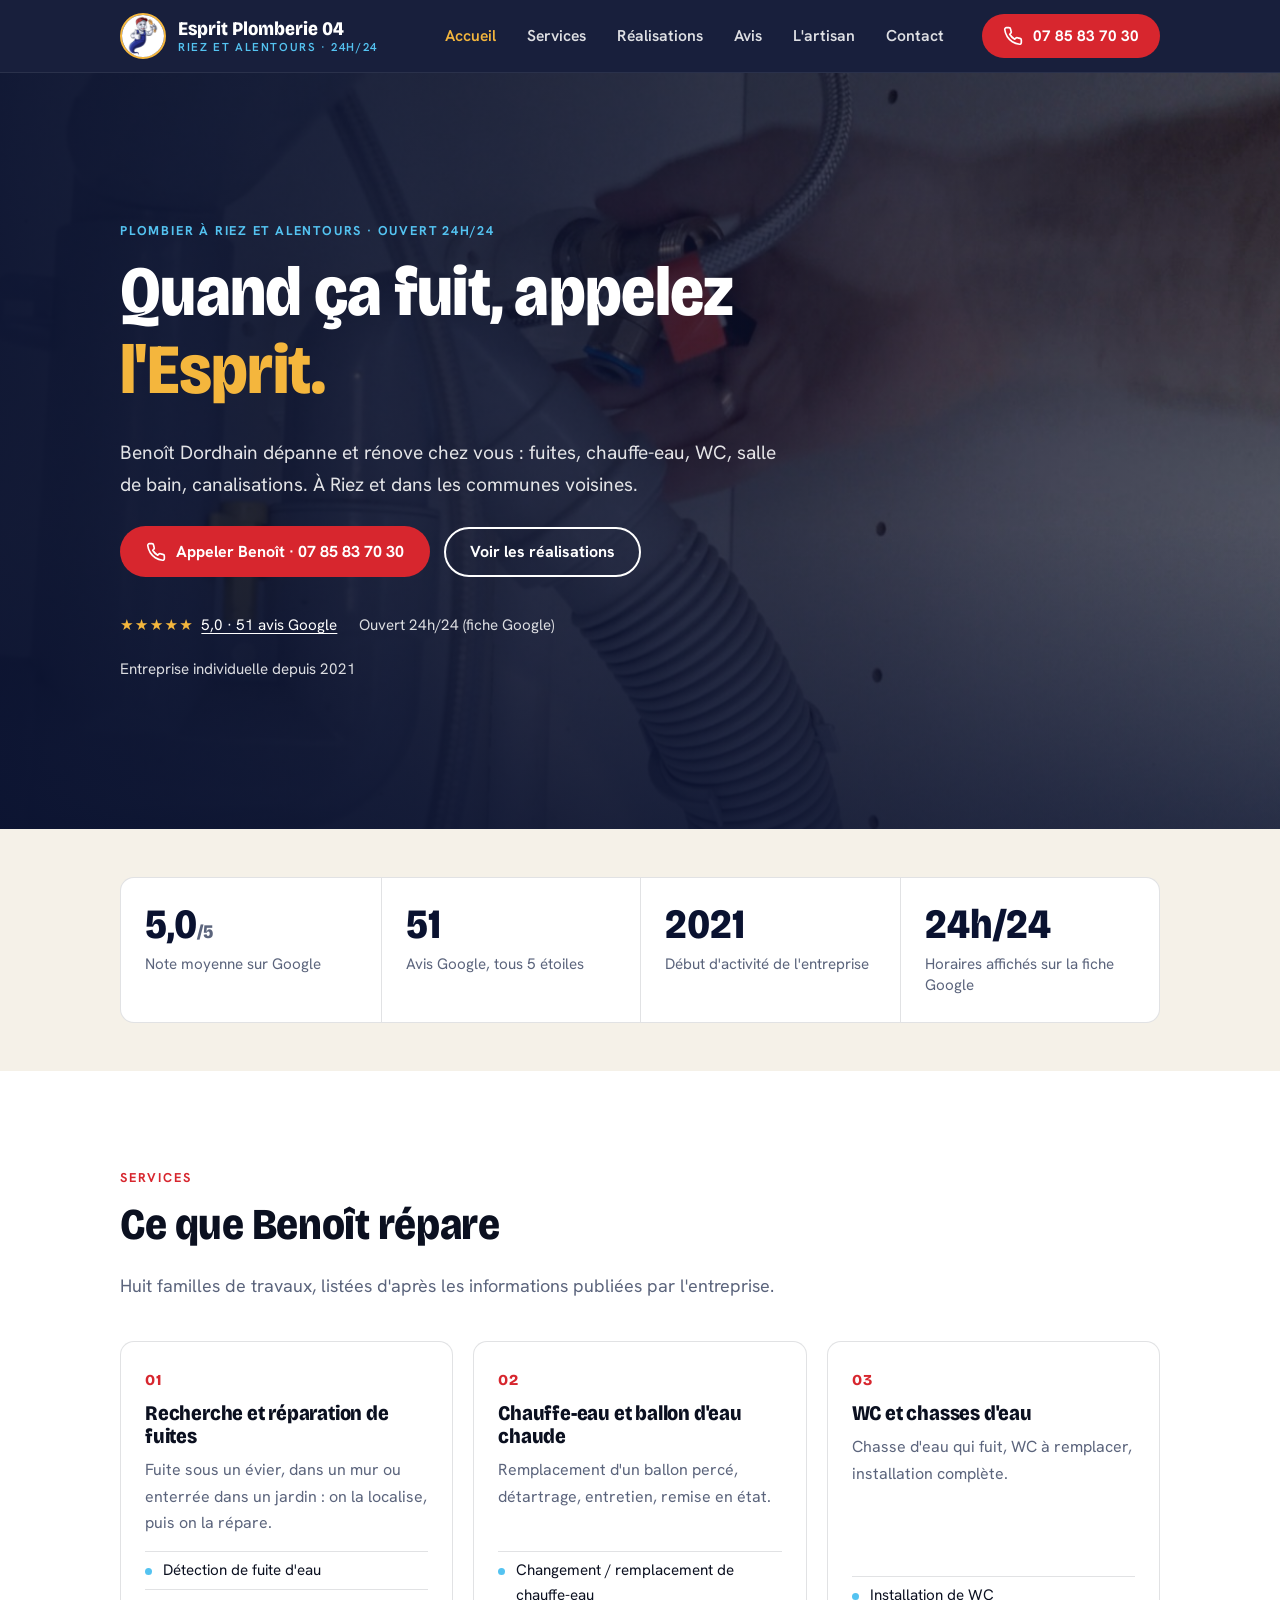
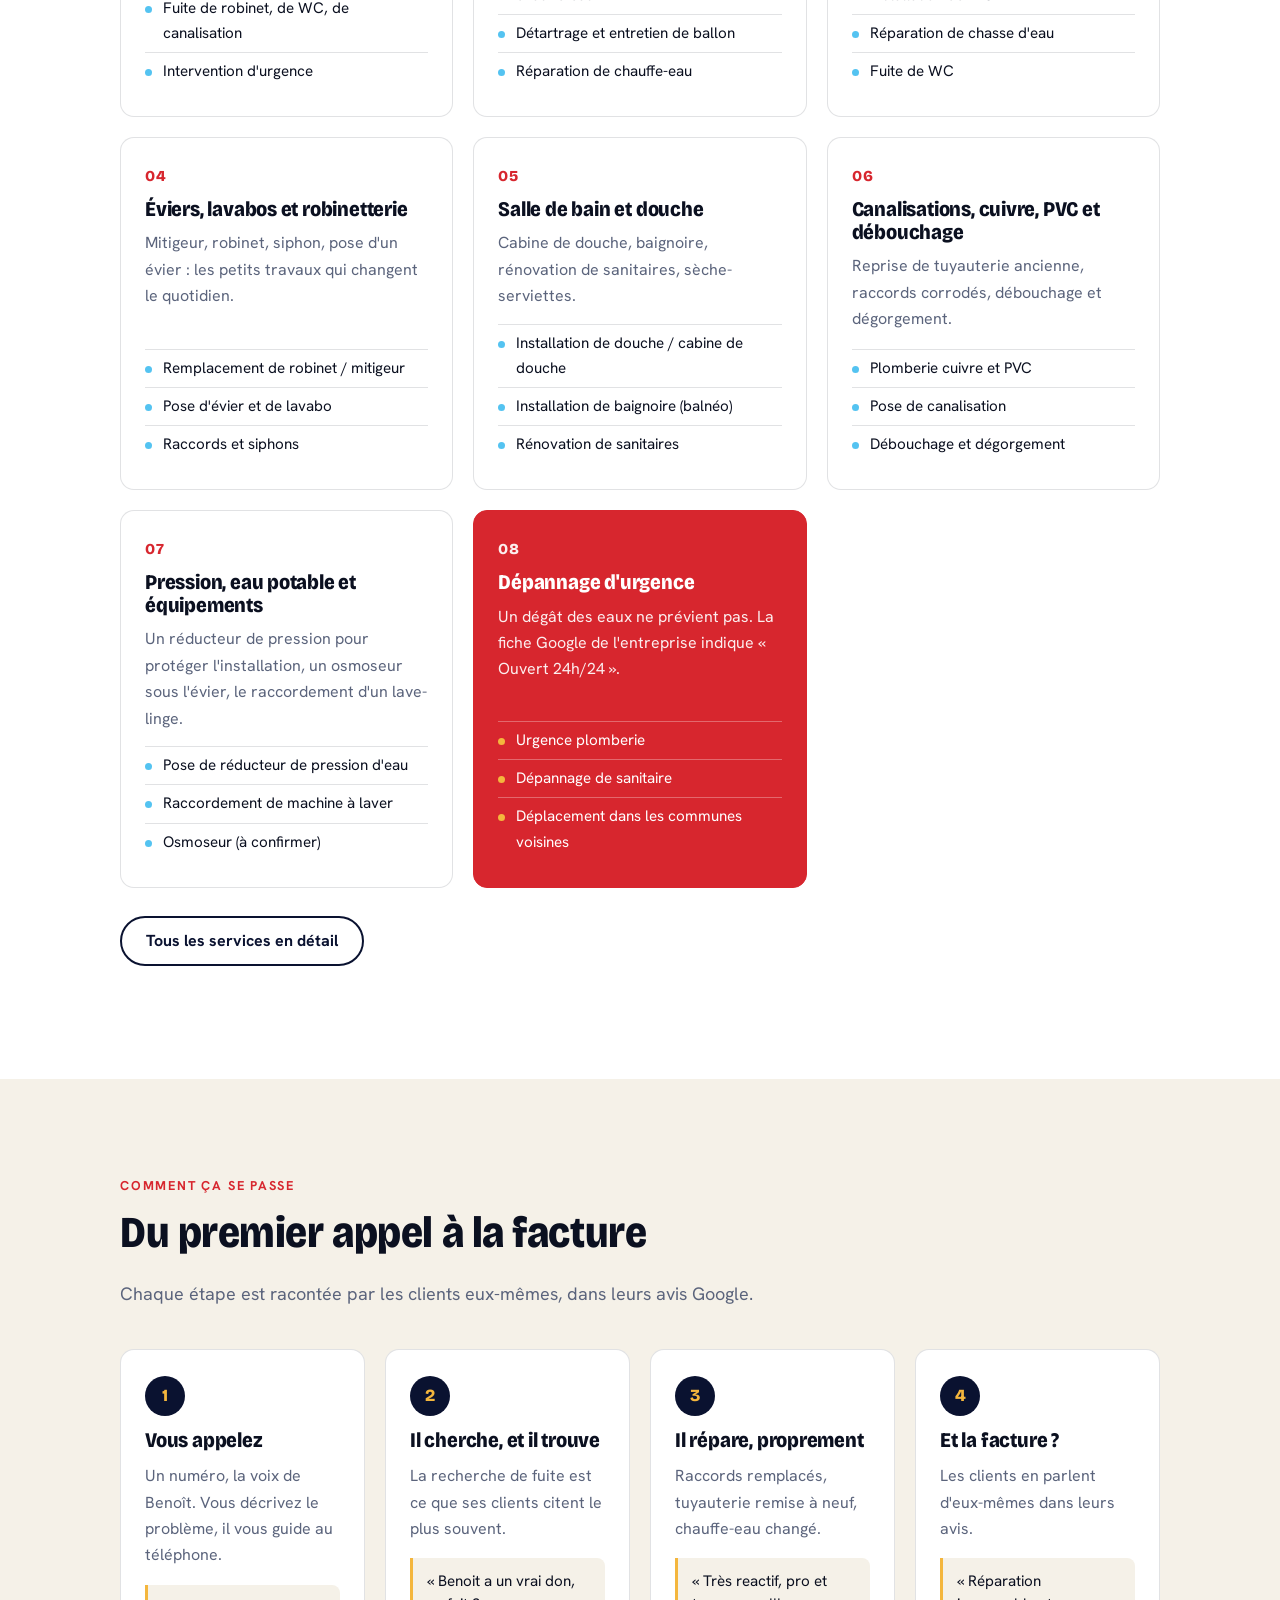
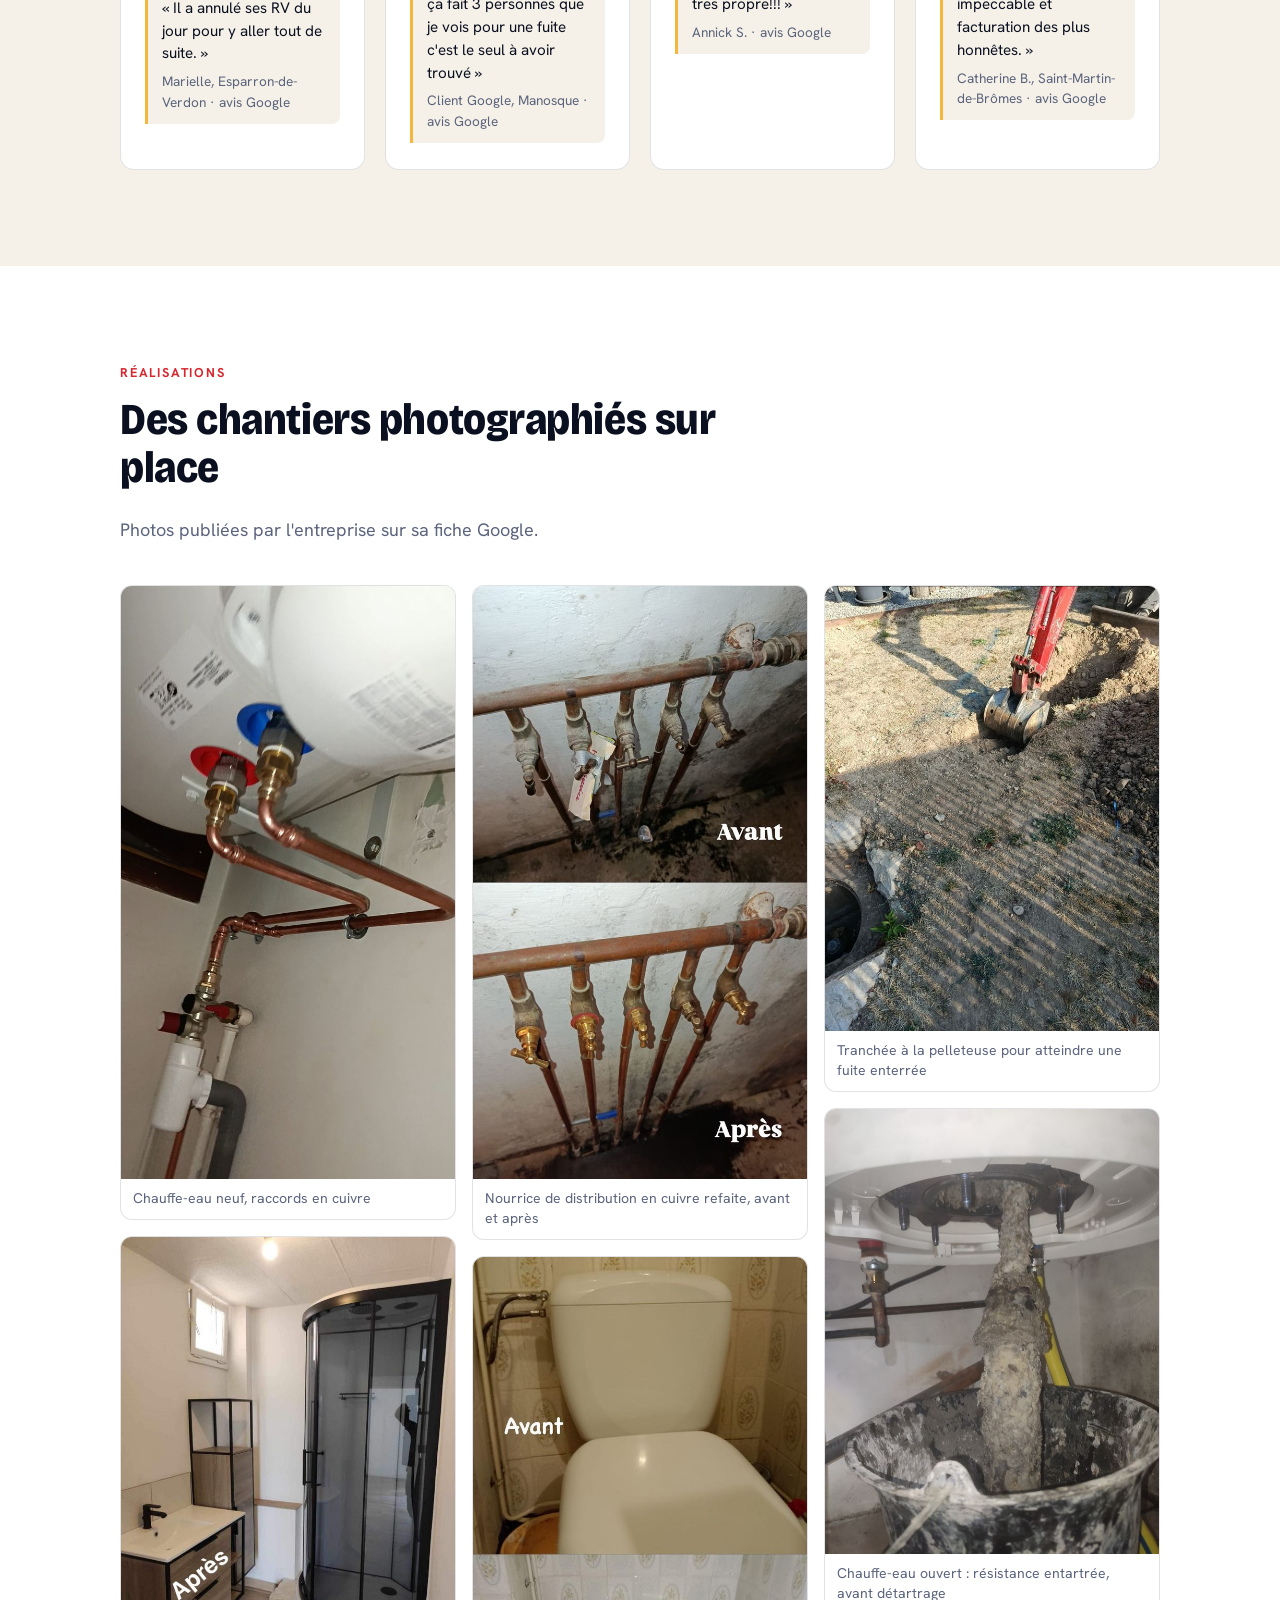
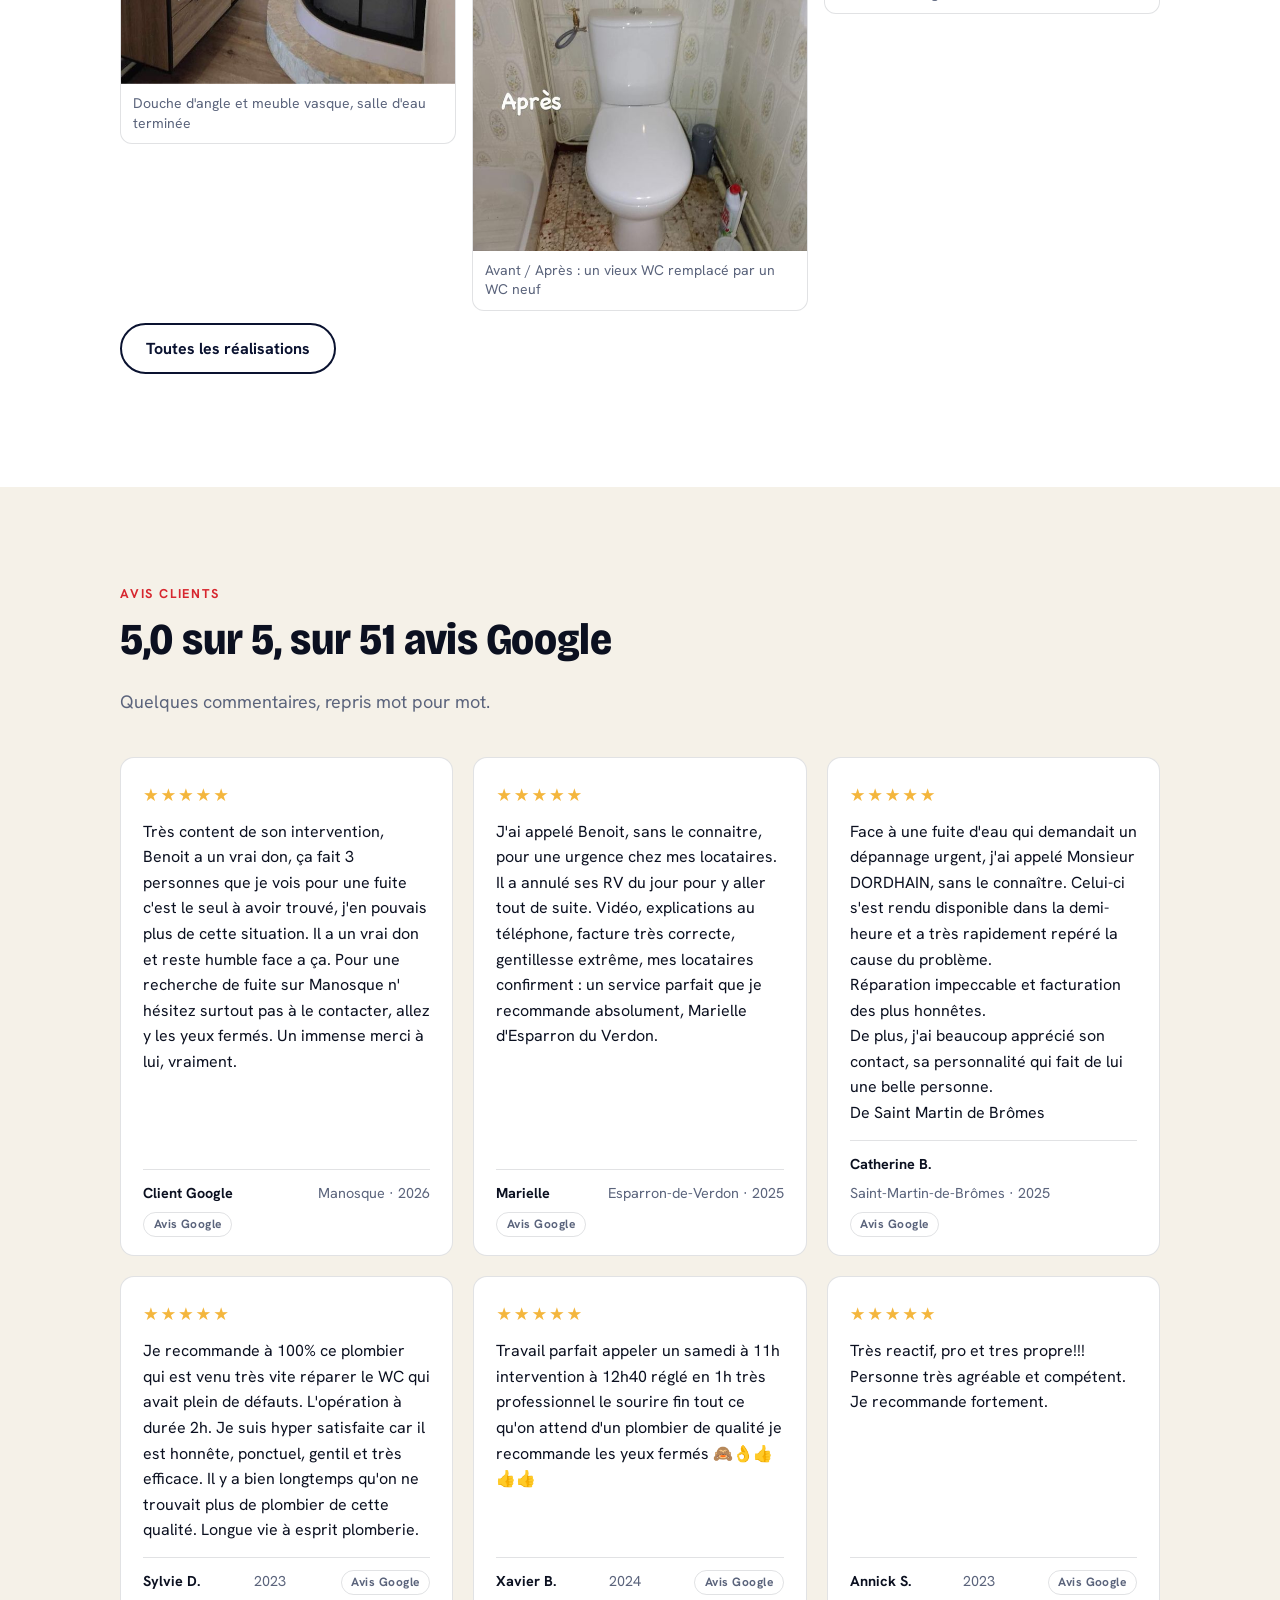
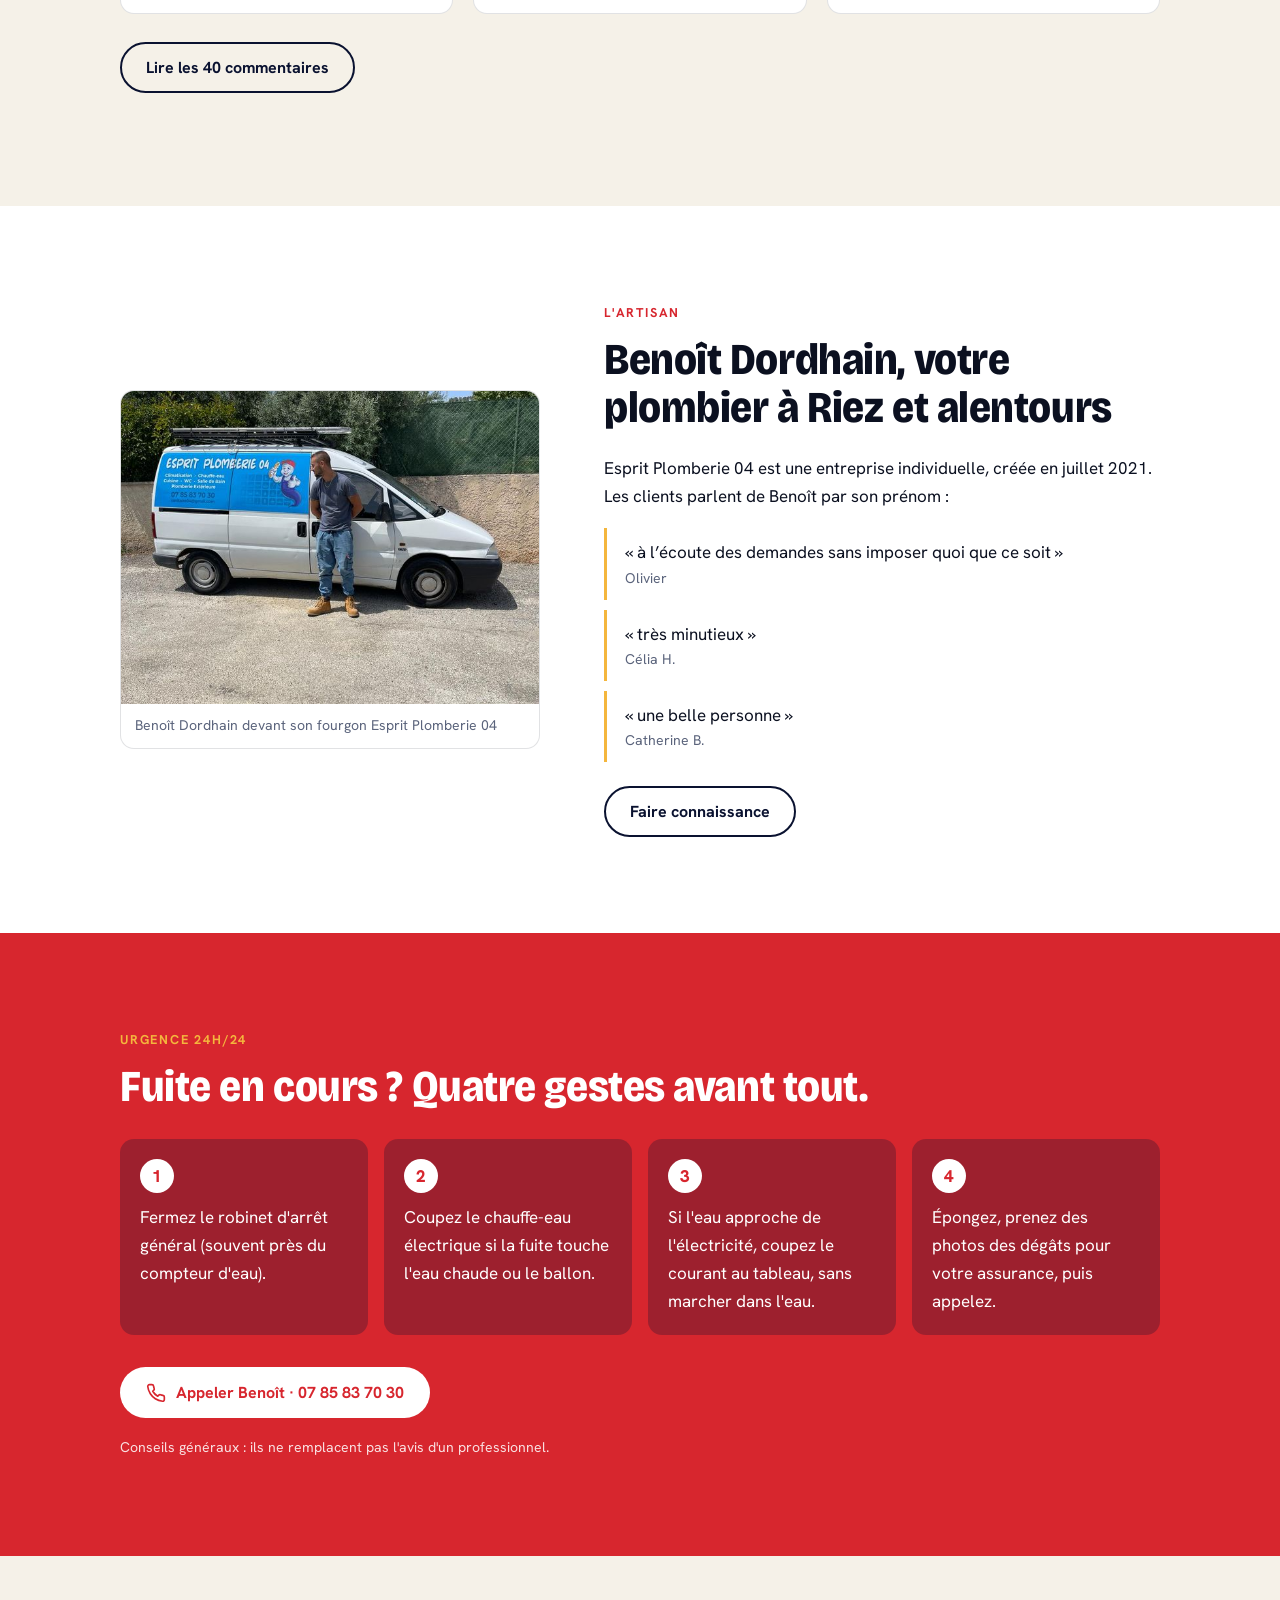
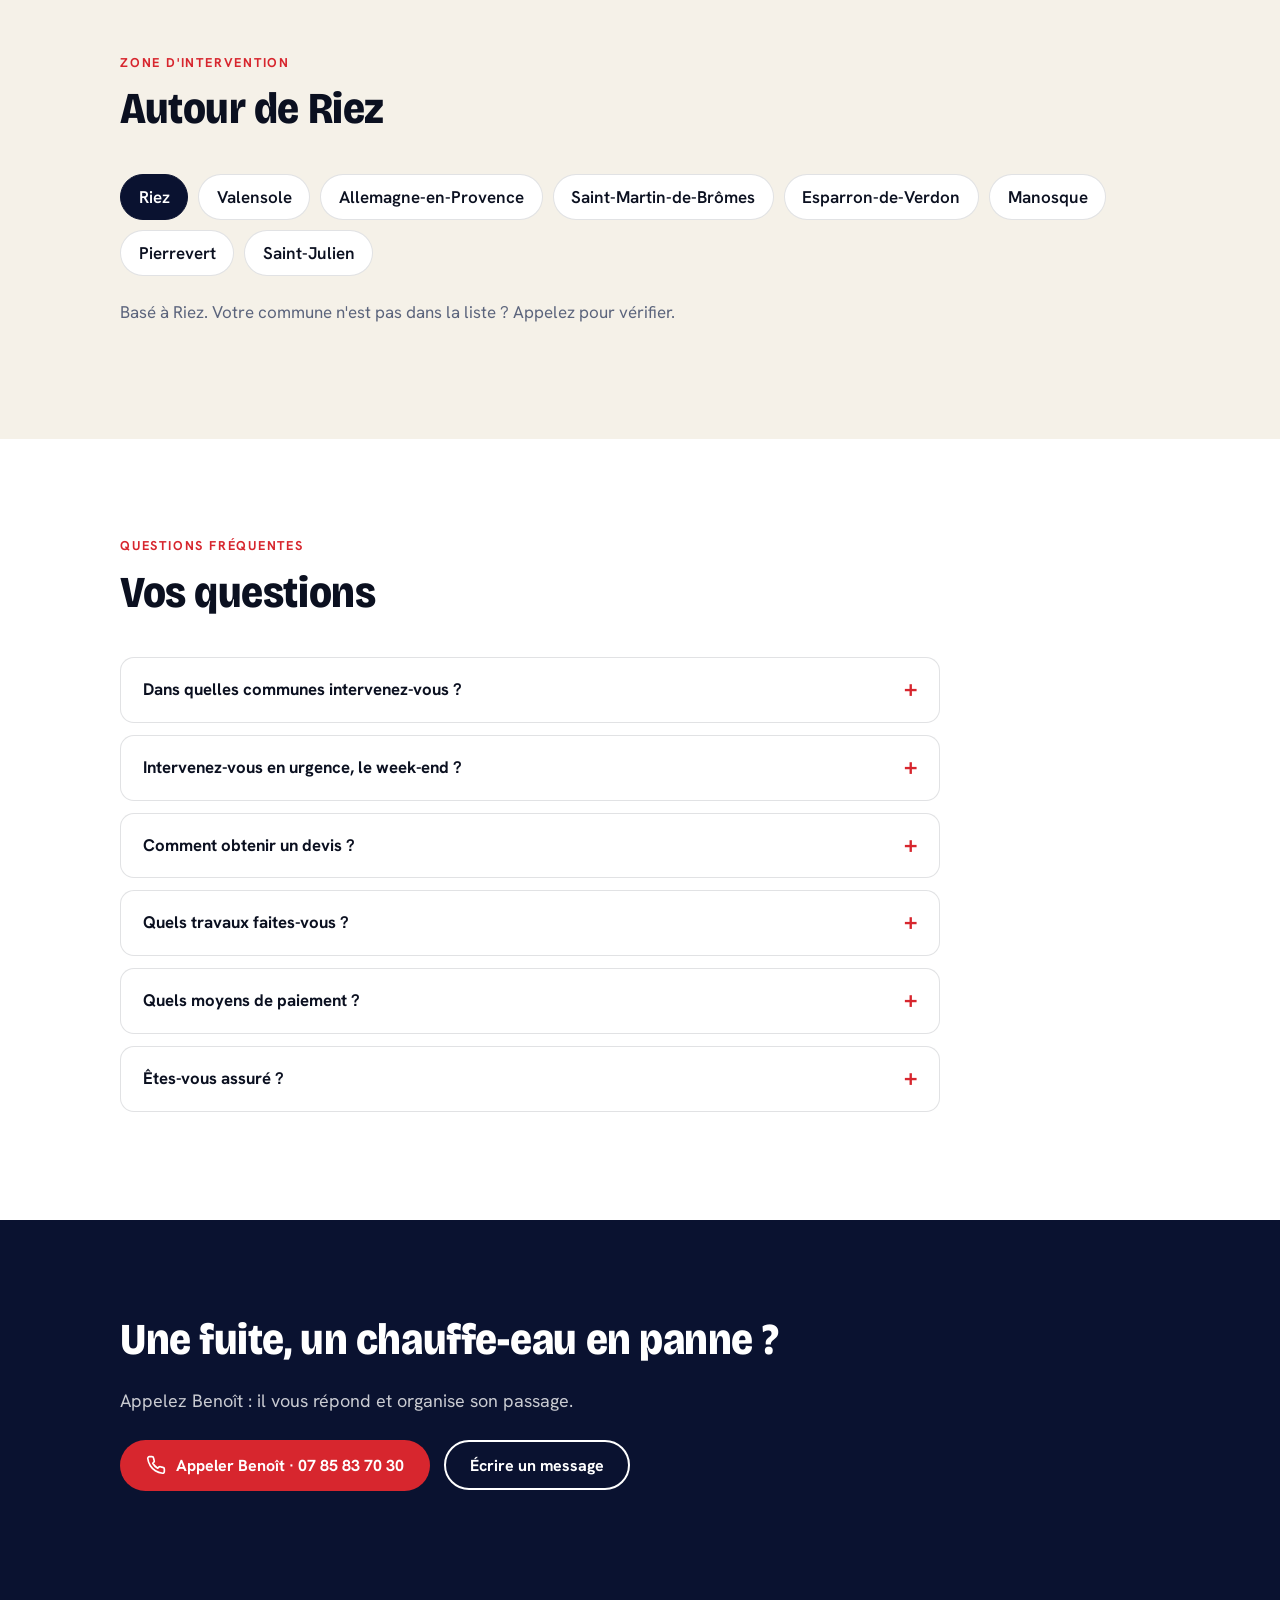
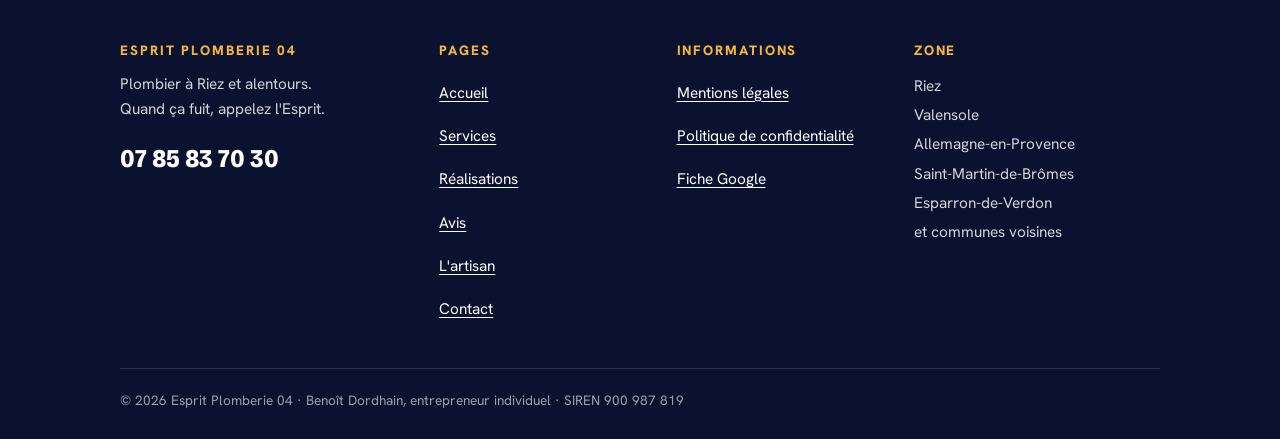
==== commit bc0aec74: "Add files via upload" ====
--- a/index.html
+++ b/index.html
@@ -1,5 +1,5 @@
 <!doctype html>
-<html lang="fr"><head><meta charset="utf-8"><meta name="viewport" content="width=device-width, initial-scale=1"><title>Plombier à Gréoux-les-Bains — Esprit Plomberie 04</title><meta name="description" content="Plombier à Gréoux-les-Bains : fuites, chauffe-eau, WC, salle de bain, urgences. 5,0/5 sur 51 avis Google. Appelez Benoît au 07 85 83 70 30."><meta name="theme-color" content="#0A1230"><meta name="robots" content="noindex, nofollow"><meta property="og:title" content="Plombier à Gréoux-les-Bains — Esprit Plomberie 04"><meta property="og:description" content="Plombier à Gréoux-les-Bains : fuites, chauffe-eau, WC, salle de bain, urgences. 5,0/5 sur 51 avis Google. Appelez Benoît au 07 85 83 70 30."><meta property="og:type" content="website"><link rel="icon" href="logo.jpg"><link rel="preconnect" href="https://fonts.googleapis.com"><link rel="preconnect" href="https://fonts.gstatic.com" crossorigin><link rel="stylesheet" href="https://fonts.googleapis.com/css2?family=Bricolage+Grotesque:opsz,wdth,wght@12..96,75..100,200..800&family=Hanken+Grotesk:wght@400;500;700&display=swap"><link rel="stylesheet" href="style.css?v=1"><script type="application/ld+json">{"@context": "https://schema.org", "@type": "Plumber", "name": "Esprit Plomberie 04", "description": "Plombier à Gréoux-les-Bains : recherche de fuite, chauffe-eau, WC, salle de bain, débouchage et dépannage d'urgence.", "telephone": "+33785837030", "founder": {"@type": "Person", "name": "Benoît Dordhain"}, "foundingDate": "2021-07-29", "address": {"@type": "PostalAddress", "addressLocality": "Gréoux-les-Bains", "postalCode": "04800", "addressRegion": "Provence-Alpes-Côte d'Azur", "addressCountry": "FR"}, "openingHoursSpecification": [{"@type": "OpeningHoursSpecification", "dayOfWeek": ["Monday", "Tuesday", "Wednesday", "Thursday", "Friday", "Saturday", "Sunday"], "opens": "00:00", "closes": "23:59"}], "areaServed": [{"@type": "City", "name": "Gréoux-les-Bains"}, {"@type": "City", "name": "Manosque"}, {"@type": "City", "name": "Valensole"}, {"@type": "City", "name": "Pierrevert"}, {"@type": "City", "name": "Allemagne-en-Provence"}, {"@type": "City", "name": "Saint-Martin-de-Brômes"}, {"@type": "City", "name": "Saint-Julien"}, {"@type": "City", "name": "Esparron-de-Verdon"}], "hasMap": "https://www.google.com/maps?cid=15650577157142781987", "sameAs": ["https://www.google.com/maps?cid=15650577157142781987"]}</script><script type="application/ld+json">{"@context": "https://schema.org", "@type": "FAQPage", "mainEntity": [{"@type": "Question", "name": "Dans quelles communes intervenez-vous ?", "acceptedAnswer": {"@type": "Answer", "text": "Gréoux-les-Bains, Manosque, Valensole, Pierrevert, Allemagne-en-Provence, Saint-Martin-de-Brômes, Saint-Julien, Esparron-de-Verdon, et les communes alentours : appelez pour vérifier."}}, {"@type": "Question", "name": "Intervenez-vous en urgence, le week-end ?", "acceptedAnswer": {"@type": "Answer", "text": "La fiche Google d'Esprit Plomberie 04 indique « Ouvert 24h/24 ». Plusieurs clients racontent un dépannage un samedi ou le jour même (avis de Xavier B. et de Marilou M.). En cas d'urgence, appelez le 07 85 83 70 30."}}, {"@type": "Question", "name": "Comment obtenir un devis ?", "acceptedAnswer": {"@type": "Answer", "text": "Appelez, ou remplissez le formulaire en décrivant le problème et votre commune. Le chiffrage dépend de l'intervention."}}, {"@type": "Question", "name": "Quels travaux faites-vous ?", "acceptedAnswer": {"@type": "Answer", "text": "Recherche et réparation de fuites, chauffe-eau et ballons d'eau chaude, WC et chasses d'eau, éviers, lavabos et robinetterie, salle de bain et douche, canalisations et débouchage, réducteur de pression, dépannage d'urgence."}}]}</script></head><body class=""><a class="skip" href="#contenu">Aller au contenu</a><header class="nav"><div class="wrap"><a class="logo" href="index.html"><img src="logo.jpg" width="46" height="46" alt="Mascotte d'Esprit Plomberie 04"><span>Esprit Plomberie 04<small>Gréoux-les-Bains · 24h/24</small></span></a><button class="nav-toggle" type="button" aria-expanded="false" aria-controls="menu">Menu</button><ul class="menu" id="menu"><li><a href="index.html" aria-current="page">Accueil</a></li><li><a href="services.html">Services</a></li><li><a href="realisations.html">Réalisations</a></li><li><a href="avis.html">Avis</a></li><li><a href="artisan.html">L&#x27;artisan</a></li><li><a href="contact.html">Contact</a></li></ul><a class="btn btn-rouge" href="tel:+33785837030"><svg viewBox="0 0 24 24" fill="none" stroke="currentColor" stroke-width="2" stroke-linecap="round" stroke-linejoin="round" aria-hidden="true"><path d="M22 16.92v3a2 2 0 0 1-2.18 2 19.79 19.79 0 0 1-8.63-3.07 19.5 19.5 0 0 1-6-6 19.79 19.79 0 0 1-3.07-8.67A2 2 0 0 1 4.11 2h3a2 2 0 0 1 2 1.72c.13.96.36 1.9.7 2.81a2 2 0 0 1-.45 2.11L8.09 9.91a16 16 0 0 0 6 6l1.27-1.27a2 2 0 0 1 2.11-.45c.91.34 1.85.57 2.81.7A2 2 0 0 1 22 16.92z"/></svg> 07 85 83 70 30</a></div></header><main id="contenu"><section class="hero" style="background-image:url(hero-poster.jpg);background-size:cover;background-position:center"><video autoplay muted loop playsinline preload="metadata" poster="hero-poster.jpg" aria-hidden="true" data-desktop="hero.mp4" data-mobile="hero-mobile.mp4"></video><div class="wrap"><div class="hero-in"><span class="eyebrow">Plombier à Gréoux-les-Bains · Ouvert 24h/24</span><h1>Quand ça fuit, appelez <em>l'Esprit.</em></h1><p class="lead">Benoît Dordhain dépanne et rénove chez vous : fuites, chauffe-eau, WC, salle de bain, canalisations. Gréoux-les-Bains, Manosque, Valensole et les communes voisines.</p><div class="cta-row"><a class="btn btn-rouge" href="tel:+33785837030"><svg viewBox="0 0 24 24" fill="none" stroke="currentColor" stroke-width="2" stroke-linecap="round" stroke-linejoin="round" aria-hidden="true"><path d="M22 16.92v3a2 2 0 0 1-2.18 2 19.79 19.79 0 0 1-8.63-3.07 19.5 19.5 0 0 1-6-6 19.79 19.79 0 0 1-3.07-8.67A2 2 0 0 1 4.11 2h3a2 2 0 0 1 2 1.72c.13.96.36 1.9.7 2.81a2 2 0 0 1-.45 2.11L8.09 9.91a16 16 0 0 0 6 6l1.27-1.27a2 2 0 0 1 2.11-.45c.91.34 1.85.57 2.81.7A2 2 0 0 1 22 16.92z"/></svg> Appeler Benoît · 07 85 83 70 30</a><a class="btn btn-ligne" href="realisations.html">Voir les réalisations</a></div><ul class="trust"><li><span class="stars" aria-hidden="true">★★★★★</span><a href="https://www.google.com/maps?cid=15650577157142781987" target="_blank" rel="noopener noreferrer">5,0 · 51 avis Google</a></li><li>Ouvert 24h/24 (fiche Google)</li><li>Entreprise individuelle depuis 2021</li></ul></div></div></section><section class="section bg-faience" style="padding:48px 0"><div class="wrap"><ul class="chiffres reveal"><li><b>5,0<small>/5</small></b><span>Note moyenne sur Google</span></li><li><b>51</b><span>Avis Google, tous 5 étoiles</span></li><li><b>2021</b><span>Début d'activité de l'entreprise</span></li><li><b>24h/24</b><span>Horaires affichés sur la fiche Google</span></li></ul></div></section><section class="section bg-blanc" id="services"><div class="wrap"><div class="section-head reveal"><span class="eyebrow">Services</span><h2>Ce que Benoît répare</h2><p>Huit familles de travaux, listées d'après les informations publiées par l'entreprise.</p></div><ul class="grid-services"><li class="reveal"><article class="carte"><span class="num">01</span><h3>Recherche et réparation de fuites</h3><p>Fuite sous un évier, dans un mur ou enterrée dans un jardin : on la localise, puis on la répare.</p><ul><li>Détection de fuite d&#x27;eau</li><li>Fuite de robinet, de WC, de canalisation</li><li>Intervention d&#x27;urgence</li></ul></article></li><li class="reveal"><article class="carte"><span class="num">02</span><h3>Chauffe-eau et ballon d&#x27;eau chaude</h3><p>Remplacement d&#x27;un ballon percé, détartrage, entretien, remise en état.</p><ul><li>Changement / remplacement de chauffe-eau</li><li>Détartrage et entretien de ballon</li><li>Réparation de chauffe-eau</li></ul></article></li><li class="reveal"><article class="carte"><span class="num">03</span><h3>WC et chasses d&#x27;eau</h3><p>Chasse d&#x27;eau qui fuit, WC à remplacer, installation complète.</p><ul><li>Installation de WC</li><li>Réparation de chasse d&#x27;eau</li><li>Fuite de WC</li></ul></article></li><li class="reveal"><article class="carte"><span class="num">04</span><h3>Éviers, lavabos et robinetterie</h3><p>Mitigeur, robinet, siphon, pose d&#x27;un évier : les petits travaux qui changent le quotidien.</p><ul><li>Remplacement de robinet / mitigeur</li><li>Pose d&#x27;évier et de lavabo</li><li>Raccords et siphons</li></ul></article></li><li class="reveal"><article class="carte"><span class="num">05</span><h3>Salle de bain et douche</h3><p>Cabine de douche, baignoire, rénovation de sanitaires, sèche-serviettes.</p><ul><li>Installation de douche / cabine de douche</li><li>Installation de baignoire (balnéo)</li><li>Rénovation de sanitaires</li></ul></article></li><li class="reveal"><article class="carte"><span class="num">06</span><h3>Canalisations, cuivre, PVC et débouchage</h3><p>Reprise de tuyauterie ancienne, raccords corrodés, débouchage et dégorgement.</p><ul><li>Plomberie cuivre et PVC</li><li>Pose de canalisation</li><li>Débouchage et dégorgement</li></ul></article></li><li class="reveal"><article class="carte"><span class="num">07</span><h3>Pression, eau potable et équipements</h3><p>Un réducteur de pression pour protéger l&#x27;installation, un osmoseur sous l&#x27;évier, le raccordement d&#x27;un lave-linge.</p><ul><li>Pose de réducteur de pression d&#x27;eau</li><li>Raccordement de machine à laver</li><li>Osmoseur (à confirmer)</li></ul></article></li><li class="reveal"><article class="carte alerte"><span class="num">08</span><h3>Dépannage d&#x27;urgence</h3><p>Un dégât des eaux ne prévient pas. La fiche Google de l&#x27;entreprise indique « Ouvert 24h/24 ».</p><ul><li>Urgence plomberie</li><li>Dépannage de sanitaire</li><li>Déplacement dans les communes voisines</li></ul></article></li></ul><p style="margin-top:28px"><a class="btn btn-ligne-sombre" href="services.html">Tous les services en détail</a></p></div></section><section class="section bg-faience"><div class="wrap"><div class="section-head reveal"><span class="eyebrow">Comment ça se passe</span><h2>Du premier appel à la facture</h2><p>Chaque étape est racontée par les clients eux-mêmes, dans leurs avis Google.</p></div><ol class="etapes"><li class="etape reveal"><h3>Vous appelez</h3><p>Un numéro, la voix de Benoît. Vous décrivez le problème, il vous guide au téléphone.</p><blockquote>« Il a annulé ses RV du jour pour y aller tout de suite. »<cite>Marielle, Esparron-de-Verdon · avis Google</cite></blockquote></li><li class="etape reveal"><h3>Il cherche, et il trouve</h3><p>La recherche de fuite est ce que ses clients citent le plus souvent.</p><blockquote>« Benoit a un vrai don, ça fait 3 personnes que je vois pour une fuite c&#x27;est le seul à avoir trouvé »<cite>Client Google, Manosque · avis Google</cite></blockquote></li><li class="etape reveal"><h3>Il répare, proprement</h3><p>Raccords remplacés, tuyauterie remise à neuf, chauffe-eau changé.</p><blockquote>« Très reactif, pro et tres propre!!! »<cite>Annick S. · avis Google</cite></blockquote></li><li class="etape reveal"><h3>Et la facture ?</h3><p>Les clients en parlent d&#x27;eux-mêmes dans leurs avis.</p><blockquote>« Réparation impeccable et facturation des plus honnêtes. »<cite>Catherine B., Saint-Martin-de-Brômes · avis Google</cite></blockquote></li></ol></div></section><section class="section bg-blanc"><div class="wrap"><div class="section-head reveal"><span class="eyebrow">Réalisations</span><h2>Des chantiers photographiés sur place</h2><p>Photos publiées par l'entreprise sur sa fiche Google.</p></div><div class="galerie"><figure class="photo" data-cat="chauffe-eau"><button class="photo-btn" type="button" data-full="p-26-chauffe-eau-neuf-cuivre.jpg" data-alt="Chauffe-eau neuf, raccords en cuivre" data-cap="Chauffe-eau neuf, raccords en cuivre" aria-label="Agrandir la photo : Chauffe-eau neuf, raccords en cuivre"><img src="t-26-chauffe-eau-neuf-cuivre.jpg" width="640" height="1138" alt="Chauffe-eau neuf, raccords en cuivre" loading="lazy" decoding="async"></button><figcaption>Chauffe-eau neuf, raccords en cuivre</figcaption></figure><figure class="photo" data-cat="salle-de-bain"><button class="photo-btn" type="button" data-full="p-08-douche-angle-meuble-vasque.jpg" data-alt="Douche d&#x27;angle et meuble vasque, salle d&#x27;eau terminée" data-cap="Douche d&#x27;angle et meuble vasque, salle d&#x27;eau terminée" aria-label="Agrandir la photo : Douche d&#x27;angle et meuble vasque, salle d&#x27;eau terminée"><img src="t-08-douche-angle-meuble-vasque.jpg" width="640" height="856" alt="Douche d&#x27;angle et meuble vasque, salle d&#x27;eau terminée" loading="lazy" decoding="async"></button><figcaption>Douche d&#x27;angle et meuble vasque, salle d&#x27;eau terminée</figcaption></figure><figure class="photo" data-cat="canalisations"><button class="photo-btn" type="button" data-full="p-22-nourrice-cuivre-avant-apres.jpg" data-alt="Nourrice de distribution en cuivre refaite, avant et après" data-cap="Nourrice de distribution en cuivre refaite, avant et après" aria-label="Agrandir la photo : Nourrice de distribution en cuivre refaite, avant et après"><img src="t-22-nourrice-cuivre-avant-apres.jpg" width="640" height="1138" alt="Nourrice de distribution en cuivre refaite, avant et après" loading="lazy" decoding="async"></button><figcaption>Nourrice de distribution en cuivre refaite, avant et après</figcaption></figure><figure class="photo" data-cat="wc"><button class="photo-btn" type="button" data-full="p-00-wc-avant-apres.jpg" data-alt="Avant / Après : un vieux WC remplacé par un WC neuf" data-cap="Avant / Après : un vieux WC remplacé par un WC neuf" aria-label="Agrandir la photo : Avant / Après : un vieux WC remplacé par un WC neuf"><img src="t-00-wc-avant-apres.jpg" width="640" height="1138" alt="Avant / Après : un vieux WC remplacé par un WC neuf" loading="lazy" decoding="async"></button><figcaption>Avant / Après : un vieux WC remplacé par un WC neuf</figcaption></figure><figure class="photo" data-cat="fuites"><button class="photo-btn" type="button" data-full="p-11-pelleteuse-fuite-enterree.jpg" data-alt="Tranchée à la pelleteuse pour atteindre une fuite enterrée" data-cap="Tranchée à la pelleteuse pour atteindre une fuite enterrée" aria-label="Agrandir la photo : Tranchée à la pelleteuse pour atteindre une fuite enterrée"><img src="t-11-pelleteuse-fuite-enterree.jpg" width="640" height="854" alt="Tranchée à la pelleteuse pour atteindre une fuite enterrée" loading="lazy" decoding="async"></button><figcaption>Tranchée à la pelleteuse pour atteindre une fuite enterrée</figcaption></figure><figure class="photo" data-cat="chauffe-eau"><button class="photo-btn" type="button" data-full="p-19-chauffe-eau-detartrage.jpg" data-alt="Chauffe-eau ouvert : résistance entartrée, avant détartrage" data-cap="Chauffe-eau ouvert : résistance entartrée, avant détartrage" aria-label="Agrandir la photo : Chauffe-eau ouvert : résistance entartrée, avant détartrage"><img src="t-19-chauffe-eau-detartrage.jpg" width="640" height="853" alt="Chauffe-eau ouvert : résistance entartrée, avant détartrage" loading="lazy" decoding="async"></button><figcaption>Chauffe-eau ouvert : résistance entartrée, avant détartrage</figcaption></figure></div><p style="margin-top:12px"><a class="btn btn-ligne-sombre" href="realisations.html">Toutes les réalisations</a></p></div></section><section class="section bg-faience"><div class="wrap"><div class="section-head reveal"><span class="eyebrow">Avis clients</span><h2>5,0 sur 5, sur 51 avis Google</h2><p>Quelques commentaires, repris mot pour mot.</p></div><ul class="avis-grid"><li class="reveal"><article class="avis"><span class="stars" role="img" aria-label="5 étoiles sur 5">★★★★★</span><p>Très content de son intervention, Benoit a un vrai don, ça fait 3 personnes que je vois pour une fuite c&#x27;est le seul à avoir trouvé, j&#x27;en pouvais plus de cette situation. Il a un vrai don et reste humble face a ça. Pour une recherche de fuite sur Manosque n&#x27; hésitez surtout pas à le contacter, allez y les yeux fermés. Un immense merci à lui, vraiment.</p><footer><b>Client Google</b><span>Manosque · 2026</span><span class="badge-google">Avis Google</span></footer></article></li><li class="reveal"><article class="avis"><span class="stars" role="img" aria-label="5 étoiles sur 5">★★★★★</span><p>J&#x27;ai appelé Benoit, sans le connaitre, pour une urgence chez mes locataires. Il a annulé ses RV du jour pour y aller tout de suite. Vidéo, explications au téléphone, facture très correcte, gentillesse extrême, mes locataires confirment : un service parfait que je recommande absolument, Marielle d&#x27;Esparron du Verdon.</p><footer><b>Marielle</b><span>Esparron-de-Verdon · 2025</span><span class="badge-google">Avis Google</span></footer></article></li><li class="reveal"><article class="avis"><span class="stars" role="img" aria-label="5 étoiles sur 5">★★★★★</span><p>Face à une fuite d&#x27;eau qui demandait un dépannage urgent, j&#x27;ai appelé Monsieur DORDHAIN, sans le connaître. Celui-ci s&#x27;est rendu disponible dans la demi-heure et a très rapidement repéré la cause du problème.
+<html lang="fr"><head><meta charset="utf-8"><meta name="viewport" content="width=device-width, initial-scale=1"><title>Plombier à Riez et alentours — Esprit Plomberie 04</title><meta name="description" content="Plombier à Riez et alentours : fuites, chauffe-eau, WC, salle de bain, urgences. 5,0/5 sur 51 avis Google. Appelez Benoît au 07 85 83 70 30."><meta name="theme-color" content="#0A1230"><meta name="robots" content="noindex, nofollow"><meta property="og:title" content="Plombier à Riez et alentours — Esprit Plomberie 04"><meta property="og:description" content="Plombier à Riez et alentours : fuites, chauffe-eau, WC, salle de bain, urgences. 5,0/5 sur 51 avis Google. Appelez Benoît au 07 85 83 70 30."><meta property="og:type" content="website"><link rel="icon" href="logo.jpg"><link rel="preconnect" href="https://fonts.googleapis.com"><link rel="preconnect" href="https://fonts.gstatic.com" crossorigin><link rel="stylesheet" href="https://fonts.googleapis.com/css2?family=Bricolage+Grotesque:opsz,wdth,wght@12..96,75..100,200..800&family=Hanken+Grotesk:wght@400;500;700&display=swap"><link rel="stylesheet" href="style.css?v=1"><script type="application/ld+json">{"@context": "https://schema.org", "@type": "Plumber", "name": "Esprit Plomberie 04", "description": "Plombier à Riez et alentours : recherche de fuite, chauffe-eau, WC, salle de bain, débouchage et dépannage d'urgence.", "telephone": "+33785837030", "founder": {"@type": "Person", "name": "Benoît Dordhain"}, "foundingDate": "2021-07-29", "address": {"@type": "PostalAddress", "addressLocality": "Riez", "postalCode": "04500", "addressRegion": "Provence-Alpes-Côte d'Azur", "addressCountry": "FR"}, "openingHoursSpecification": [{"@type": "OpeningHoursSpecification", "dayOfWeek": ["Monday", "Tuesday", "Wednesday", "Thursday", "Friday", "Saturday", "Sunday"], "opens": "00:00", "closes": "23:59"}], "areaServed": [{"@type": "City", "name": "Riez"}, {"@type": "City", "name": "Valensole"}, {"@type": "City", "name": "Allemagne-en-Provence"}, {"@type": "City", "name": "Saint-Martin-de-Brômes"}, {"@type": "City", "name": "Esparron-de-Verdon"}, {"@type": "City", "name": "Manosque"}, {"@type": "City", "name": "Pierrevert"}, {"@type": "City", "name": "Saint-Julien"}], "hasMap": "https://www.google.com/maps?cid=15650577157142781987", "sameAs": ["https://www.google.com/maps?cid=15650577157142781987"]}</script><script type="application/ld+json">{"@context": "https://schema.org", "@type": "FAQPage", "mainEntity": [{"@type": "Question", "name": "Dans quelles communes intervenez-vous ?", "acceptedAnswer": {"@type": "Answer", "text": "Riez et ses alentours, notamment Valensole, Allemagne-en-Provence, Saint-Martin-de-Brômes, Esparron-de-Verdon, Manosque, Pierrevert et Saint-Julien. Pour une autre commune, appelez pour vérifier."}}, {"@type": "Question", "name": "Intervenez-vous en urgence, le week-end ?", "acceptedAnswer": {"@type": "Answer", "text": "La fiche Google d'Esprit Plomberie 04 indique « Ouvert 24h/24 ». Plusieurs clients racontent un dépannage un samedi ou le jour même (avis de Xavier B. et de Marilou M.). En cas d'urgence, appelez le 07 85 83 70 30."}}, {"@type": "Question", "name": "Comment obtenir un devis ?", "acceptedAnswer": {"@type": "Answer", "text": "Appelez, ou remplissez le formulaire en décrivant le problème et votre commune. Le chiffrage dépend de l'intervention."}}, {"@type": "Question", "name": "Quels travaux faites-vous ?", "acceptedAnswer": {"@type": "Answer", "text": "Recherche et réparation de fuites, chauffe-eau et ballons d'eau chaude, WC et chasses d'eau, éviers, lavabos et robinetterie, salle de bain et douche, canalisations et débouchage, réducteur de pression, dépannage d'urgence."}}]}</script></head><body class=""><a class="skip" href="#contenu">Aller au contenu</a><header class="nav"><div class="wrap"><a class="logo" href="index.html"><img src="logo.jpg" width="46" height="46" alt="Mascotte d'Esprit Plomberie 04"><span>Esprit Plomberie 04<small>Riez et alentours · 24h/24</small></span></a><button class="nav-toggle" type="button" aria-expanded="false" aria-controls="menu">Menu</button><ul class="menu" id="menu"><li><a href="index.html" aria-current="page">Accueil</a></li><li><a href="services.html">Services</a></li><li><a href="realisations.html">Réalisations</a></li><li><a href="avis.html">Avis</a></li><li><a href="artisan.html">L&#x27;artisan</a></li><li><a href="contact.html">Contact</a></li></ul><a class="btn btn-rouge" href="tel:+33785837030"><svg viewBox="0 0 24 24" fill="none" stroke="currentColor" stroke-width="2" stroke-linecap="round" stroke-linejoin="round" aria-hidden="true"><path d="M22 16.92v3a2 2 0 0 1-2.18 2 19.79 19.79 0 0 1-8.63-3.07 19.5 19.5 0 0 1-6-6 19.79 19.79 0 0 1-3.07-8.67A2 2 0 0 1 4.11 2h3a2 2 0 0 1 2 1.72c.13.96.36 1.9.7 2.81a2 2 0 0 1-.45 2.11L8.09 9.91a16 16 0 0 0 6 6l1.27-1.27a2 2 0 0 1 2.11-.45c.91.34 1.85.57 2.81.7A2 2 0 0 1 22 16.92z"/></svg> 07 85 83 70 30</a></div></header><main id="contenu"><section class="hero" style="background-image:url(hero-poster.jpg);background-size:cover;background-position:center"><video autoplay muted loop playsinline preload="metadata" poster="hero-poster.jpg" aria-hidden="true" data-desktop="hero.mp4" data-mobile="hero-mobile.mp4"></video><div class="wrap"><div class="hero-in"><span class="eyebrow">Plombier à Riez et alentours · Ouvert 24h/24</span><h1>Quand ça fuit, appelez <em>l'Esprit.</em></h1><p class="lead">Benoît Dordhain dépanne et rénove chez vous : fuites, chauffe-eau, WC, salle de bain, canalisations. À Riez et dans les communes voisines.</p><div class="cta-row"><a class="btn btn-rouge" href="tel:+33785837030"><svg viewBox="0 0 24 24" fill="none" stroke="currentColor" stroke-width="2" stroke-linecap="round" stroke-linejoin="round" aria-hidden="true"><path d="M22 16.92v3a2 2 0 0 1-2.18 2 19.79 19.79 0 0 1-8.63-3.07 19.5 19.5 0 0 1-6-6 19.79 19.79 0 0 1-3.07-8.67A2 2 0 0 1 4.11 2h3a2 2 0 0 1 2 1.72c.13.96.36 1.9.7 2.81a2 2 0 0 1-.45 2.11L8.09 9.91a16 16 0 0 0 6 6l1.27-1.27a2 2 0 0 1 2.11-.45c.91.34 1.85.57 2.81.7A2 2 0 0 1 22 16.92z"/></svg> Appeler Benoît · 07 85 83 70 30</a><a class="btn btn-ligne" href="realisations.html">Voir les réalisations</a></div><ul class="trust"><li><span class="stars" aria-hidden="true">★★★★★</span><a href="https://www.google.com/maps?cid=15650577157142781987" target="_blank" rel="noopener noreferrer">5,0 · 51 avis Google</a></li><li>Ouvert 24h/24 (fiche Google)</li><li>Entreprise individuelle depuis 2021</li></ul></div></div></section><section class="section bg-faience" style="padding:48px 0"><div class="wrap"><ul class="chiffres reveal"><li><b>5,0<small>/5</small></b><span>Note moyenne sur Google</span></li><li><b>51</b><span>Avis Google, tous 5 étoiles</span></li><li><b>2021</b><span>Début d'activité de l'entreprise</span></li><li><b>24h/24</b><span>Horaires affichés sur la fiche Google</span></li></ul></div></section><section class="section bg-blanc" id="services"><div class="wrap"><div class="section-head reveal"><span class="eyebrow">Services</span><h2>Ce que Benoît répare</h2><p>Huit familles de travaux, listées d'après les informations publiées par l'entreprise.</p></div><ul class="grid-services"><li class="reveal"><article class="carte"><span class="num">01</span><h3>Recherche et réparation de fuites</h3><p>Fuite sous un évier, dans un mur ou enterrée dans un jardin : on la localise, puis on la répare.</p><ul><li>Détection de fuite d&#x27;eau</li><li>Fuite de robinet, de WC, de canalisation</li><li>Intervention d&#x27;urgence</li></ul></article></li><li class="reveal"><article class="carte"><span class="num">02</span><h3>Chauffe-eau et ballon d&#x27;eau chaude</h3><p>Remplacement d&#x27;un ballon percé, détartrage, entretien, remise en état.</p><ul><li>Changement / remplacement de chauffe-eau</li><li>Détartrage et entretien de ballon</li><li>Réparation de chauffe-eau</li></ul></article></li><li class="reveal"><article class="carte"><span class="num">03</span><h3>WC et chasses d&#x27;eau</h3><p>Chasse d&#x27;eau qui fuit, WC à remplacer, installation complète.</p><ul><li>Installation de WC</li><li>Réparation de chasse d&#x27;eau</li><li>Fuite de WC</li></ul></article></li><li class="reveal"><article class="carte"><span class="num">04</span><h3>Éviers, lavabos et robinetterie</h3><p>Mitigeur, robinet, siphon, pose d&#x27;un évier : les petits travaux qui changent le quotidien.</p><ul><li>Remplacement de robinet / mitigeur</li><li>Pose d&#x27;évier et de lavabo</li><li>Raccords et siphons</li></ul></article></li><li class="reveal"><article class="carte"><span class="num">05</span><h3>Salle de bain et douche</h3><p>Cabine de douche, baignoire, rénovation de sanitaires, sèche-serviettes.</p><ul><li>Installation de douche / cabine de douche</li><li>Installation de baignoire (balnéo)</li><li>Rénovation de sanitaires</li></ul></article></li><li class="reveal"><article class="carte"><span class="num">06</span><h3>Canalisations, cuivre, PVC et débouchage</h3><p>Reprise de tuyauterie ancienne, raccords corrodés, débouchage et dégorgement.</p><ul><li>Plomberie cuivre et PVC</li><li>Pose de canalisation</li><li>Débouchage et dégorgement</li></ul></article></li><li class="reveal"><article class="carte"><span class="num">07</span><h3>Pression, eau potable et équipements</h3><p>Un réducteur de pression pour protéger l&#x27;installation, un osmoseur sous l&#x27;évier, le raccordement d&#x27;un lave-linge.</p><ul><li>Pose de réducteur de pression d&#x27;eau</li><li>Raccordement de machine à laver</li><li>Osmoseur (à confirmer)</li></ul></article></li><li class="reveal"><article class="carte alerte"><span class="num">08</span><h3>Dépannage d&#x27;urgence</h3><p>Un dégât des eaux ne prévient pas. La fiche Google de l&#x27;entreprise indique « Ouvert 24h/24 ».</p><ul><li>Urgence plomberie</li><li>Dépannage de sanitaire</li><li>Déplacement dans les communes voisines</li></ul></article></li></ul><p style="margin-top:28px"><a class="btn btn-ligne-sombre" href="services.html">Tous les services en détail</a></p></div></section><section class="section bg-faience"><div class="wrap"><div class="section-head reveal"><span class="eyebrow">Comment ça se passe</span><h2>Du premier appel à la facture</h2><p>Chaque étape est racontée par les clients eux-mêmes, dans leurs avis Google.</p></div><ol class="etapes"><li class="etape reveal"><h3>Vous appelez</h3><p>Un numéro, la voix de Benoît. Vous décrivez le problème, il vous guide au téléphone.</p><blockquote>« Il a annulé ses RV du jour pour y aller tout de suite. »<cite>Marielle, Esparron-de-Verdon · avis Google</cite></blockquote></li><li class="etape reveal"><h3>Il cherche, et il trouve</h3><p>La recherche de fuite est ce que ses clients citent le plus souvent.</p><blockquote>« Benoit a un vrai don, ça fait 3 personnes que je vois pour une fuite c&#x27;est le seul à avoir trouvé »<cite>Client Google, Manosque · avis Google</cite></blockquote></li><li class="etape reveal"><h3>Il répare, proprement</h3><p>Raccords remplacés, tuyauterie remise à neuf, chauffe-eau changé.</p><blockquote>« Très reactif, pro et tres propre!!! »<cite>Annick S. · avis Google</cite></blockquote></li><li class="etape reveal"><h3>Et la facture ?</h3><p>Les clients en parlent d&#x27;eux-mêmes dans leurs avis.</p><blockquote>« Réparation impeccable et facturation des plus honnêtes. »<cite>Catherine B., Saint-Martin-de-Brômes · avis Google</cite></blockquote></li></ol></div></section><section class="section bg-blanc"><div class="wrap"><div class="section-head reveal"><span class="eyebrow">Réalisations</span><h2>Des chantiers photographiés sur place</h2><p>Photos publiées par l'entreprise sur sa fiche Google.</p></div><div class="galerie"><figure class="photo" data-cat="chauffe-eau"><button class="photo-btn" type="button" data-full="p-26-chauffe-eau-neuf-cuivre.jpg" data-alt="Chauffe-eau neuf, raccords en cuivre" data-cap="Chauffe-eau neuf, raccords en cuivre" aria-label="Agrandir la photo : Chauffe-eau neuf, raccords en cuivre"><img src="t-26-chauffe-eau-neuf-cuivre.jpg" width="640" height="1138" alt="Chauffe-eau neuf, raccords en cuivre" loading="lazy" decoding="async"></button><figcaption>Chauffe-eau neuf, raccords en cuivre</figcaption></figure><figure class="photo" data-cat="salle-de-bain"><button class="photo-btn" type="button" data-full="p-08-douche-angle-meuble-vasque.jpg" data-alt="Douche d&#x27;angle et meuble vasque, salle d&#x27;eau terminée" data-cap="Douche d&#x27;angle et meuble vasque, salle d&#x27;eau terminée" aria-label="Agrandir la photo : Douche d&#x27;angle et meuble vasque, salle d&#x27;eau terminée"><img src="t-08-douche-angle-meuble-vasque.jpg" width="640" height="856" alt="Douche d&#x27;angle et meuble vasque, salle d&#x27;eau terminée" loading="lazy" decoding="async"></button><figcaption>Douche d&#x27;angle et meuble vasque, salle d&#x27;eau terminée</figcaption></figure><figure class="photo" data-cat="canalisations"><button class="photo-btn" type="button" data-full="p-22-nourrice-cuivre-avant-apres.jpg" data-alt="Nourrice de distribution en cuivre refaite, avant et après" data-cap="Nourrice de distribution en cuivre refaite, avant et après" aria-label="Agrandir la photo : Nourrice de distribution en cuivre refaite, avant et après"><img src="t-22-nourrice-cuivre-avant-apres.jpg" width="640" height="1138" alt="Nourrice de distribution en cuivre refaite, avant et après" loading="lazy" decoding="async"></button><figcaption>Nourrice de distribution en cuivre refaite, avant et après</figcaption></figure><figure class="photo" data-cat="wc"><button class="photo-btn" type="button" data-full="p-00-wc-avant-apres.jpg" data-alt="Avant / Après : un vieux WC remplacé par un WC neuf" data-cap="Avant / Après : un vieux WC remplacé par un WC neuf" aria-label="Agrandir la photo : Avant / Après : un vieux WC remplacé par un WC neuf"><img src="t-00-wc-avant-apres.jpg" width="640" height="1138" alt="Avant / Après : un vieux WC remplacé par un WC neuf" loading="lazy" decoding="async"></button><figcaption>Avant / Après : un vieux WC remplacé par un WC neuf</figcaption></figure><figure class="photo" data-cat="fuites"><button class="photo-btn" type="button" data-full="p-11-pelleteuse-fuite-enterree.jpg" data-alt="Tranchée à la pelleteuse pour atteindre une fuite enterrée" data-cap="Tranchée à la pelleteuse pour atteindre une fuite enterrée" aria-label="Agrandir la photo : Tranchée à la pelleteuse pour atteindre une fuite enterrée"><img src="t-11-pelleteuse-fuite-enterree.jpg" width="640" height="854" alt="Tranchée à la pelleteuse pour atteindre une fuite enterrée" loading="lazy" decoding="async"></button><figcaption>Tranchée à la pelleteuse pour atteindre une fuite enterrée</figcaption></figure><figure class="photo" data-cat="chauffe-eau"><button class="photo-btn" type="button" data-full="p-19-chauffe-eau-detartrage.jpg" data-alt="Chauffe-eau ouvert : résistance entartrée, avant détartrage" data-cap="Chauffe-eau ouvert : résistance entartrée, avant détartrage" aria-label="Agrandir la photo : Chauffe-eau ouvert : résistance entartrée, avant détartrage"><img src="t-19-chauffe-eau-detartrage.jpg" width="640" height="853" alt="Chauffe-eau ouvert : résistance entartrée, avant détartrage" loading="lazy" decoding="async"></button><figcaption>Chauffe-eau ouvert : résistance entartrée, avant détartrage</figcaption></figure></div><p style="margin-top:12px"><a class="btn btn-ligne-sombre" href="realisations.html">Toutes les réalisations</a></p></div></section><section class="section bg-faience"><div class="wrap"><div class="section-head reveal"><span class="eyebrow">Avis clients</span><h2>5,0 sur 5, sur 51 avis Google</h2><p>Quelques commentaires, repris mot pour mot.</p></div><ul class="avis-grid"><li class="reveal"><article class="avis"><span class="stars" role="img" aria-label="5 étoiles sur 5">★★★★★</span><p>Très content de son intervention, Benoit a un vrai don, ça fait 3 personnes que je vois pour une fuite c&#x27;est le seul à avoir trouvé, j&#x27;en pouvais plus de cette situation. Il a un vrai don et reste humble face a ça. Pour une recherche de fuite sur Manosque n&#x27; hésitez surtout pas à le contacter, allez y les yeux fermés. Un immense merci à lui, vraiment.</p><footer><b>Client Google</b><span>Manosque · 2026</span><span class="badge-google">Avis Google</span></footer></article></li><li class="reveal"><article class="avis"><span class="stars" role="img" aria-label="5 étoiles sur 5">★★★★★</span><p>J&#x27;ai appelé Benoit, sans le connaitre, pour une urgence chez mes locataires. Il a annulé ses RV du jour pour y aller tout de suite. Vidéo, explications au téléphone, facture très correcte, gentillesse extrême, mes locataires confirment : un service parfait que je recommande absolument, Marielle d&#x27;Esparron du Verdon.</p><footer><b>Marielle</b><span>Esparron-de-Verdon · 2025</span><span class="badge-google">Avis Google</span></footer></article></li><li class="reveal"><article class="avis"><span class="stars" role="img" aria-label="5 étoiles sur 5">★★★★★</span><p>Face à une fuite d&#x27;eau qui demandait un dépannage urgent, j&#x27;ai appelé Monsieur DORDHAIN, sans le connaître. Celui-ci s&#x27;est rendu disponible dans la demi-heure et a très rapidement repéré la cause du problème.
 Réparation impeccable et facturation des plus honnêtes.
 De plus, j&#x27;ai beaucoup apprécié son contact, sa personnalité qui fait de lui une belle personne.
-De Saint Martin de Brômes</p><footer><b>Catherine B.</b><span>Saint-Martin-de-Brômes · 2025</span><span class="badge-google">Avis Google</span></footer></article></li><li class="reveal"><article class="avis"><span class="stars" role="img" aria-label="5 étoiles sur 5">★★★★★</span><p>Je recommande à 100% ce plombier qui est venu très vite réparer le WC qui avait plein de défauts. L&#x27;opération à durée 2h. Je suis hyper satisfaite car il est honnête, ponctuel, gentil et très efficace. Il y a bien longtemps qu&#x27;on ne trouvait plus de plombier de cette qualité. Longue vie à esprit plomberie.</p><footer><b>Sylvie D.</b><span>2023</span><span class="badge-google">Avis Google</span></footer></article></li><li class="reveal"><article class="avis"><span class="stars" role="img" aria-label="5 étoiles sur 5">★★★★★</span><p>Travail parfait appeler un samedi à 11h intervention à 12h40 réglé en 1h très professionnel le sourire fin tout ce qu&#x27;on attend d&#x27;un plombier de qualité je recommande les yeux fermés 🙈👌👍👍👍</p><footer><b>Xavier B.</b><span>2024</span><span class="badge-google">Avis Google</span></footer></article></li><li class="reveal"><article class="avis"><span class="stars" role="img" aria-label="5 étoiles sur 5">★★★★★</span><p>Très reactif, pro et tres propre!!! Personne très agréable et compétent. Je recommande fortement.</p><footer><b>Annick S.</b><span>2023</span><span class="badge-google">Avis Google</span></footer></article></li></ul><p style="margin-top:28px"><a class="btn btn-ligne-sombre" href="avis.html">Lire les 40 commentaires</a></p></div></section><section class="section bg-blanc"><div class="wrap"><div class="duo"><figure class="portrait reveal" style="margin:0"><img src="t-14-benoit-devant-fourgon.jpg" width="640" height="480" alt="Benoît Dordhain devant son fourgon Esprit Plomberie 04" loading="lazy"><figcaption>Benoît Dordhain devant son fourgon Esprit Plomberie 04</figcaption></figure><div class="reveal"><span class="eyebrow">L'artisan</span><h2>Benoît Dordhain, votre plombier à Gréoux-les-Bains</h2><p>Esprit Plomberie 04 est une entreprise individuelle, créée en juillet 2021. Les clients parlent de Benoît par son prénom :</p><ul class="citations"><li>« à l’écoute des demandes sans imposer quoi que ce soit »<cite>Olivier</cite></li><li>« très minutieux »<cite>Célia H.</cite></li><li>« une belle personne »<cite>Catherine B.</cite></li></ul><a class="btn btn-ligne-sombre" href="artisan.html">Faire connaissance</a></div></div></div></section><section class="section urgence"><div class="wrap reveal"><span class="eyebrow">Urgence 24h/24</span><h2>Fuite en cours ? Quatre gestes avant tout.</h2><ol class="gestes"><li>Fermez le robinet d&#x27;arrêt général (souvent près du compteur d&#x27;eau).</li><li>Coupez le chauffe-eau électrique si la fuite touche l&#x27;eau chaude ou le ballon.</li><li>Si l&#x27;eau approche de l&#x27;électricité, coupez le courant au tableau, sans marcher dans l&#x27;eau.</li><li>Épongez, prenez des photos des dégâts pour votre assurance, puis appelez.</li></ol><a class="btn btn-blanc" href="tel:+33785837030"><svg viewBox="0 0 24 24" fill="none" stroke="currentColor" stroke-width="2" stroke-linecap="round" stroke-linejoin="round" aria-hidden="true"><path d="M22 16.92v3a2 2 0 0 1-2.18 2 19.79 19.79 0 0 1-8.63-3.07 19.5 19.5 0 0 1-6-6 19.79 19.79 0 0 1-3.07-8.67A2 2 0 0 1 4.11 2h3a2 2 0 0 1 2 1.72c.13.96.36 1.9.7 2.81a2 2 0 0 1-.45 2.11L8.09 9.91a16 16 0 0 0 6 6l1.27-1.27a2 2 0 0 1 2.11-.45c.91.34 1.85.57 2.81.7A2 2 0 0 1 22 16.92z"/></svg> Appeler Benoît · 07 85 83 70 30</a><small>Conseils généraux : ils ne remplacent pas l'avis d'un professionnel.</small></div></section><section class="section bg-faience"><div class="wrap"><div class="section-head reveal"><span class="eyebrow">Zone d&#x27;intervention</span><h2>Autour de Gréoux-les-Bains</h2></div><ul class="chips reveal"><li class="base">Gréoux-les-Bains</li><li>Manosque</li><li>Valensole</li><li>Pierrevert</li><li>Allemagne-en-Provence</li><li>Saint-Martin-de-Brômes</li><li>Saint-Julien</li><li>Esparron-de-Verdon</li></ul><p class="reveal" style="color:var(--brume)">Basé à Gréoux-les-Bains. Votre commune n'est pas dans la liste ? Appelez pour vérifier.</p></div></section><section class="section bg-blanc"><div class="wrap"><div class="section-head reveal"><span class="eyebrow">Questions fréquentes</span><h2>Vos questions</h2></div><div class="faq reveal"><details><summary>Dans quelles communes intervenez-vous ?</summary><div class="rep"><p>Gréoux-les-Bains, Manosque, Valensole, Pierrevert, Allemagne-en-Provence, Saint-Martin-de-Brômes, Saint-Julien, Esparron-de-Verdon, et les communes alentours : appelez pour vérifier.</p></div></details><details><summary>Intervenez-vous en urgence, le week-end ?</summary><div class="rep"><p>La fiche Google d&#x27;Esprit Plomberie 04 indique « Ouvert 24h/24 ». Plusieurs clients racontent un dépannage un samedi ou le jour même (avis de Xavier B. et de Marilou M.). En cas d&#x27;urgence, appelez le 07 85 83 70 30.</p></div></details><details><summary>Comment obtenir un devis ?</summary><div class="rep"><p>Appelez, ou remplissez le formulaire en décrivant le problème et votre commune. Le chiffrage dépend de l&#x27;intervention.</p></div></details><details><summary>Quels travaux faites-vous ?</summary><div class="rep"><p>Recherche et réparation de fuites, chauffe-eau et ballons d&#x27;eau chaude, WC et chasses d&#x27;eau, éviers, lavabos et robinetterie, salle de bain et douche, canalisations et débouchage, réducteur de pression, dépannage d&#x27;urgence.</p></div></details><details><summary>Quels moyens de paiement ?</summary><div class="rep"><p><span class="todo">[moyens de paiement : carte bancaire, virement ? à confirmer]</span> L&#x27;annuaire 118712 indique : espèces et chèque.</p></div></details><details><summary>Êtes-vous assuré ?</summary><div class="rep"><p>Les annuaires présentent Esprit Plomberie 04 comme un plombier avec assurance décennale. Les coordonnées de l&#x27;assureur figurent dans les mentions légales. <span class="todo">[à compléter]</span></p></div></details></div></div></section><section class="section bg-nuit"><div class="wrap reveal"><div class="section-head" style="margin-bottom:24px"><h2>Une fuite, un chauffe-eau en panne ?</h2><p>Appelez Benoît : il vous répond et organise son passage.</p></div><div class="cta-row"><a class="btn btn-rouge" href="tel:+33785837030"><svg viewBox="0 0 24 24" fill="none" stroke="currentColor" stroke-width="2" stroke-linecap="round" stroke-linejoin="round" aria-hidden="true"><path d="M22 16.92v3a2 2 0 0 1-2.18 2 19.79 19.79 0 0 1-8.63-3.07 19.5 19.5 0 0 1-6-6 19.79 19.79 0 0 1-3.07-8.67A2 2 0 0 1 4.11 2h3a2 2 0 0 1 2 1.72c.13.96.36 1.9.7 2.81a2 2 0 0 1-.45 2.11L8.09 9.91a16 16 0 0 0 6 6l1.27-1.27a2 2 0 0 1 2.11-.45c.91.34 1.85.57 2.81.7A2 2 0 0 1 22 16.92z"/></svg> Appeler Benoît · 07 85 83 70 30</a><a class="btn btn-ligne" href="contact.html">Écrire un message</a></div></div></section></main><footer class="pied"><div class="wrap"><div class="pied-grille"><div><h3>Esprit Plomberie 04</h3><p>Plombier à Gréoux-les-Bains.<br>Quand ça fuit, appelez l'Esprit.</p><a class="tel" href="tel:+33785837030">07 85 83 70 30</a></div><div><h3>Pages</h3><ul><li><a href="index.html">Accueil</a></li><li><a href="services.html">Services</a></li><li><a href="realisations.html">Réalisations</a></li><li><a href="avis.html">Avis</a></li><li><a href="artisan.html">L&#x27;artisan</a></li><li><a href="contact.html">Contact</a></li></ul></div><div><h3>Informations</h3><ul><li><a href="mentions-legales.html">Mentions légales</a></li><li><a href="confidentialite.html">Politique de confidentialité</a></li><li><a href="https://www.google.com/maps?cid=15650577157142781987" target="_blank" rel="noopener noreferrer">Fiche Google</a></li></ul></div><div><h3>Zone</h3><ul><li>Gréoux-les-Bains</li><li>Manosque</li><li>Valensole</li><li>Pierrevert</li><li>Allemagne-en-Provence</li><li>et communes voisines</li></ul></div></div><div class="pied-bas">© 2026 Esprit Plomberie 04 · Benoît Dordhain, entrepreneur individuel · SIREN 900 987 819</div></div></footer><dialog class="lb" id="lb" aria-label="Photo agrandie"><div class="lb-in"><figure style="margin:0;text-align:center"><img alt=""><figcaption></figcaption></figure><button class="lb-prev" type="button" aria-label="Photo précédente">&#8249;</button><button class="lb-next" type="button" aria-label="Photo suivante">&#8250;</button><button class="lb-close" type="button" aria-label="Fermer">&#10005;</button></div></dialog><a class="btn btn-rouge appel-flottant" href="tel:+33785837030"><svg viewBox="0 0 24 24" fill="none" stroke="currentColor" stroke-width="2" stroke-linecap="round" stroke-linejoin="round" aria-hidden="true"><path d="M22 16.92v3a2 2 0 0 1-2.18 2 19.79 19.79 0 0 1-8.63-3.07 19.5 19.5 0 0 1-6-6 19.79 19.79 0 0 1-3.07-8.67A2 2 0 0 1 4.11 2h3a2 2 0 0 1 2 1.72c.13.96.36 1.9.7 2.81a2 2 0 0 1-.45 2.11L8.09 9.91a16 16 0 0 0 6 6l1.27-1.27a2 2 0 0 1 2.11-.45c.91.34 1.85.57 2.81.7A2 2 0 0 1 22 16.92z"/></svg> Appeler</a><script src="main.js?v=1" defer></script></body></html>
+De Saint Martin de Brômes</p><footer><b>Catherine B.</b><span>Saint-Martin-de-Brômes · 2025</span><span class="badge-google">Avis Google</span></footer></article></li><li class="reveal"><article class="avis"><span class="stars" role="img" aria-label="5 étoiles sur 5">★★★★★</span><p>Je recommande à 100% ce plombier qui est venu très vite réparer le WC qui avait plein de défauts. L&#x27;opération à durée 2h. Je suis hyper satisfaite car il est honnête, ponctuel, gentil et très efficace. Il y a bien longtemps qu&#x27;on ne trouvait plus de plombier de cette qualité. Longue vie à esprit plomberie.</p><footer><b>Sylvie D.</b><span>2023</span><span class="badge-google">Avis Google</span></footer></article></li><li class="reveal"><article class="avis"><span class="stars" role="img" aria-label="5 étoiles sur 5">★★★★★</span><p>Travail parfait appeler un samedi à 11h intervention à 12h40 réglé en 1h très professionnel le sourire fin tout ce qu&#x27;on attend d&#x27;un plombier de qualité je recommande les yeux fermés 🙈👌👍👍👍</p><footer><b>Xavier B.</b><span>2024</span><span class="badge-google">Avis Google</span></footer></article></li><li class="reveal"><article class="avis"><span class="stars" role="img" aria-label="5 étoiles sur 5">★★★★★</span><p>Très reactif, pro et tres propre!!! Personne très agréable et compétent. Je recommande fortement.</p><footer><b>Annick S.</b><span>2023</span><span class="badge-google">Avis Google</span></footer></article></li></ul><p style="margin-top:28px"><a class="btn btn-ligne-sombre" href="avis.html">Lire les 40 commentaires</a></p></div></section><section class="section bg-blanc"><div class="wrap"><div class="duo"><figure class="portrait reveal" style="margin:0"><img src="t-14-benoit-devant-fourgon.jpg" width="640" height="480" alt="Benoît Dordhain devant son fourgon Esprit Plomberie 04" loading="lazy"><figcaption>Benoît Dordhain devant son fourgon Esprit Plomberie 04</figcaption></figure><div class="reveal"><span class="eyebrow">L'artisan</span><h2>Benoît Dordhain, votre plombier à Riez et alentours</h2><p>Esprit Plomberie 04 est une entreprise individuelle, créée en juillet 2021. Les clients parlent de Benoît par son prénom :</p><ul class="citations"><li>« à l’écoute des demandes sans imposer quoi que ce soit »<cite>Olivier</cite></li><li>« très minutieux »<cite>Célia H.</cite></li><li>« une belle personne »<cite>Catherine B.</cite></li></ul><a class="btn btn-ligne-sombre" href="artisan.html">Faire connaissance</a></div></div></div></section><section class="section urgence"><div class="wrap reveal"><span class="eyebrow">Urgence 24h/24</span><h2>Fuite en cours ? Quatre gestes avant tout.</h2><ol class="gestes"><li>Fermez le robinet d&#x27;arrêt général (souvent près du compteur d&#x27;eau).</li><li>Coupez le chauffe-eau électrique si la fuite touche l&#x27;eau chaude ou le ballon.</li><li>Si l&#x27;eau approche de l&#x27;électricité, coupez le courant au tableau, sans marcher dans l&#x27;eau.</li><li>Épongez, prenez des photos des dégâts pour votre assurance, puis appelez.</li></ol><a class="btn btn-blanc" href="tel:+33785837030"><svg viewBox="0 0 24 24" fill="none" stroke="currentColor" stroke-width="2" stroke-linecap="round" stroke-linejoin="round" aria-hidden="true"><path d="M22 16.92v3a2 2 0 0 1-2.18 2 19.79 19.79 0 0 1-8.63-3.07 19.5 19.5 0 0 1-6-6 19.79 19.79 0 0 1-3.07-8.67A2 2 0 0 1 4.11 2h3a2 2 0 0 1 2 1.72c.13.96.36 1.9.7 2.81a2 2 0 0 1-.45 2.11L8.09 9.91a16 16 0 0 0 6 6l1.27-1.27a2 2 0 0 1 2.11-.45c.91.34 1.85.57 2.81.7A2 2 0 0 1 22 16.92z"/></svg> Appeler Benoît · 07 85 83 70 30</a><small>Conseils généraux : ils ne remplacent pas l'avis d'un professionnel.</small></div></section><section class="section bg-faience"><div class="wrap"><div class="section-head reveal"><span class="eyebrow">Zone d&#x27;intervention</span><h2>Autour de Riez</h2></div><ul class="chips reveal"><li class="base">Riez</li><li>Valensole</li><li>Allemagne-en-Provence</li><li>Saint-Martin-de-Brômes</li><li>Esparron-de-Verdon</li><li>Manosque</li><li>Pierrevert</li><li>Saint-Julien</li></ul><p class="reveal" style="color:var(--brume)">Basé à Riez. Votre commune n'est pas dans la liste ? Appelez pour vérifier.</p></div></section><section class="section bg-blanc"><div class="wrap"><div class="section-head reveal"><span class="eyebrow">Questions fréquentes</span><h2>Vos questions</h2></div><div class="faq reveal"><details><summary>Dans quelles communes intervenez-vous ?</summary><div class="rep"><p>Riez et ses alentours, notamment Valensole, Allemagne-en-Provence, Saint-Martin-de-Brômes, Esparron-de-Verdon, Manosque, Pierrevert et Saint-Julien. Pour une autre commune, appelez pour vérifier.</p></div></details><details><summary>Intervenez-vous en urgence, le week-end ?</summary><div class="rep"><p>La fiche Google d&#x27;Esprit Plomberie 04 indique « Ouvert 24h/24 ». Plusieurs clients racontent un dépannage un samedi ou le jour même (avis de Xavier B. et de Marilou M.). En cas d&#x27;urgence, appelez le 07 85 83 70 30.</p></div></details><details><summary>Comment obtenir un devis ?</summary><div class="rep"><p>Appelez, ou remplissez le formulaire en décrivant le problème et votre commune. Le chiffrage dépend de l&#x27;intervention.</p></div></details><details><summary>Quels travaux faites-vous ?</summary><div class="rep"><p>Recherche et réparation de fuites, chauffe-eau et ballons d&#x27;eau chaude, WC et chasses d&#x27;eau, éviers, lavabos et robinetterie, salle de bain et douche, canalisations et débouchage, réducteur de pression, dépannage d&#x27;urgence.</p></div></details><details><summary>Quels moyens de paiement ?</summary><div class="rep"><p><span class="todo">[moyens de paiement : carte bancaire, virement ? à confirmer]</span> L&#x27;annuaire 118712 indique : espèces et chèque.</p></div></details><details><summary>Êtes-vous assuré ?</summary><div class="rep"><p>Les annuaires présentent Esprit Plomberie 04 comme un plombier avec assurance décennale. Les coordonnées de l&#x27;assureur figurent dans les mentions légales. <span class="todo">[à compléter]</span></p></div></details></div></div></section><section class="section bg-nuit"><div class="wrap reveal"><div class="section-head" style="margin-bottom:24px"><h2>Une fuite, un chauffe-eau en panne ?</h2><p>Appelez Benoît : il vous répond et organise son passage.</p></div><div class="cta-row"><a class="btn btn-rouge" href="tel:+33785837030"><svg viewBox="0 0 24 24" fill="none" stroke="currentColor" stroke-width="2" stroke-linecap="round" stroke-linejoin="round" aria-hidden="true"><path d="M22 16.92v3a2 2 0 0 1-2.18 2 19.79 19.79 0 0 1-8.63-3.07 19.5 19.5 0 0 1-6-6 19.79 19.79 0 0 1-3.07-8.67A2 2 0 0 1 4.11 2h3a2 2 0 0 1 2 1.72c.13.96.36 1.9.7 2.81a2 2 0 0 1-.45 2.11L8.09 9.91a16 16 0 0 0 6 6l1.27-1.27a2 2 0 0 1 2.11-.45c.91.34 1.85.57 2.81.7A2 2 0 0 1 22 16.92z"/></svg> Appeler Benoît · 07 85 83 70 30</a><a class="btn btn-ligne" href="contact.html">Écrire un message</a></div></div></section></main><footer class="pied"><div class="wrap"><div class="pied-grille"><div><h3>Esprit Plomberie 04</h3><p>Plombier à Riez et alentours.<br>Quand ça fuit, appelez l'Esprit.</p><a class="tel" href="tel:+33785837030">07 85 83 70 30</a></div><div><h3>Pages</h3><ul><li><a href="index.html">Accueil</a></li><li><a href="services.html">Services</a></li><li><a href="realisations.html">Réalisations</a></li><li><a href="avis.html">Avis</a></li><li><a href="artisan.html">L&#x27;artisan</a></li><li><a href="contact.html">Contact</a></li></ul></div><div><h3>Informations</h3><ul><li><a href="mentions-legales.html">Mentions légales</a></li><li><a href="confidentialite.html">Politique de confidentialité</a></li><li><a href="https://www.google.com/maps?cid=15650577157142781987" target="_blank" rel="noopener noreferrer">Fiche Google</a></li></ul></div><div><h3>Zone</h3><ul><li>Riez</li><li>Valensole</li><li>Allemagne-en-Provence</li><li>Saint-Martin-de-Brômes</li><li>Esparron-de-Verdon</li><li>et communes voisines</li></ul></div></div><div class="pied-bas">© 2026 Esprit Plomberie 04 · Benoît Dordhain, entrepreneur individuel · SIREN 900 987 819</div></div></footer><dialog class="lb" id="lb" aria-label="Photo agrandie"><div class="lb-in"><figure style="margin:0;text-align:center"><img alt=""><figcaption></figcaption></figure><button class="lb-prev" type="button" aria-label="Photo précédente">&#8249;</button><button class="lb-next" type="button" aria-label="Photo suivante">&#8250;</button><button class="lb-close" type="button" aria-label="Fermer">&#10005;</button></div></dialog><a class="btn btn-rouge appel-flottant" href="tel:+33785837030"><svg viewBox="0 0 24 24" fill="none" stroke="currentColor" stroke-width="2" stroke-linecap="round" stroke-linejoin="round" aria-hidden="true"><path d="M22 16.92v3a2 2 0 0 1-2.18 2 19.79 19.79 0 0 1-8.63-3.07 19.5 19.5 0 0 1-6-6 19.79 19.79 0 0 1-3.07-8.67A2 2 0 0 1 4.11 2h3a2 2 0 0 1 2 1.72c.13.96.36 1.9.7 2.81a2 2 0 0 1-.45 2.11L8.09 9.91a16 16 0 0 0 6 6l1.27-1.27a2 2 0 0 1 2.11-.45c.91.34 1.85.57 2.81.7A2 2 0 0 1 22 16.92z"/></svg> Appeler</a><script src="main.js?v=1" defer></script></body></html>
